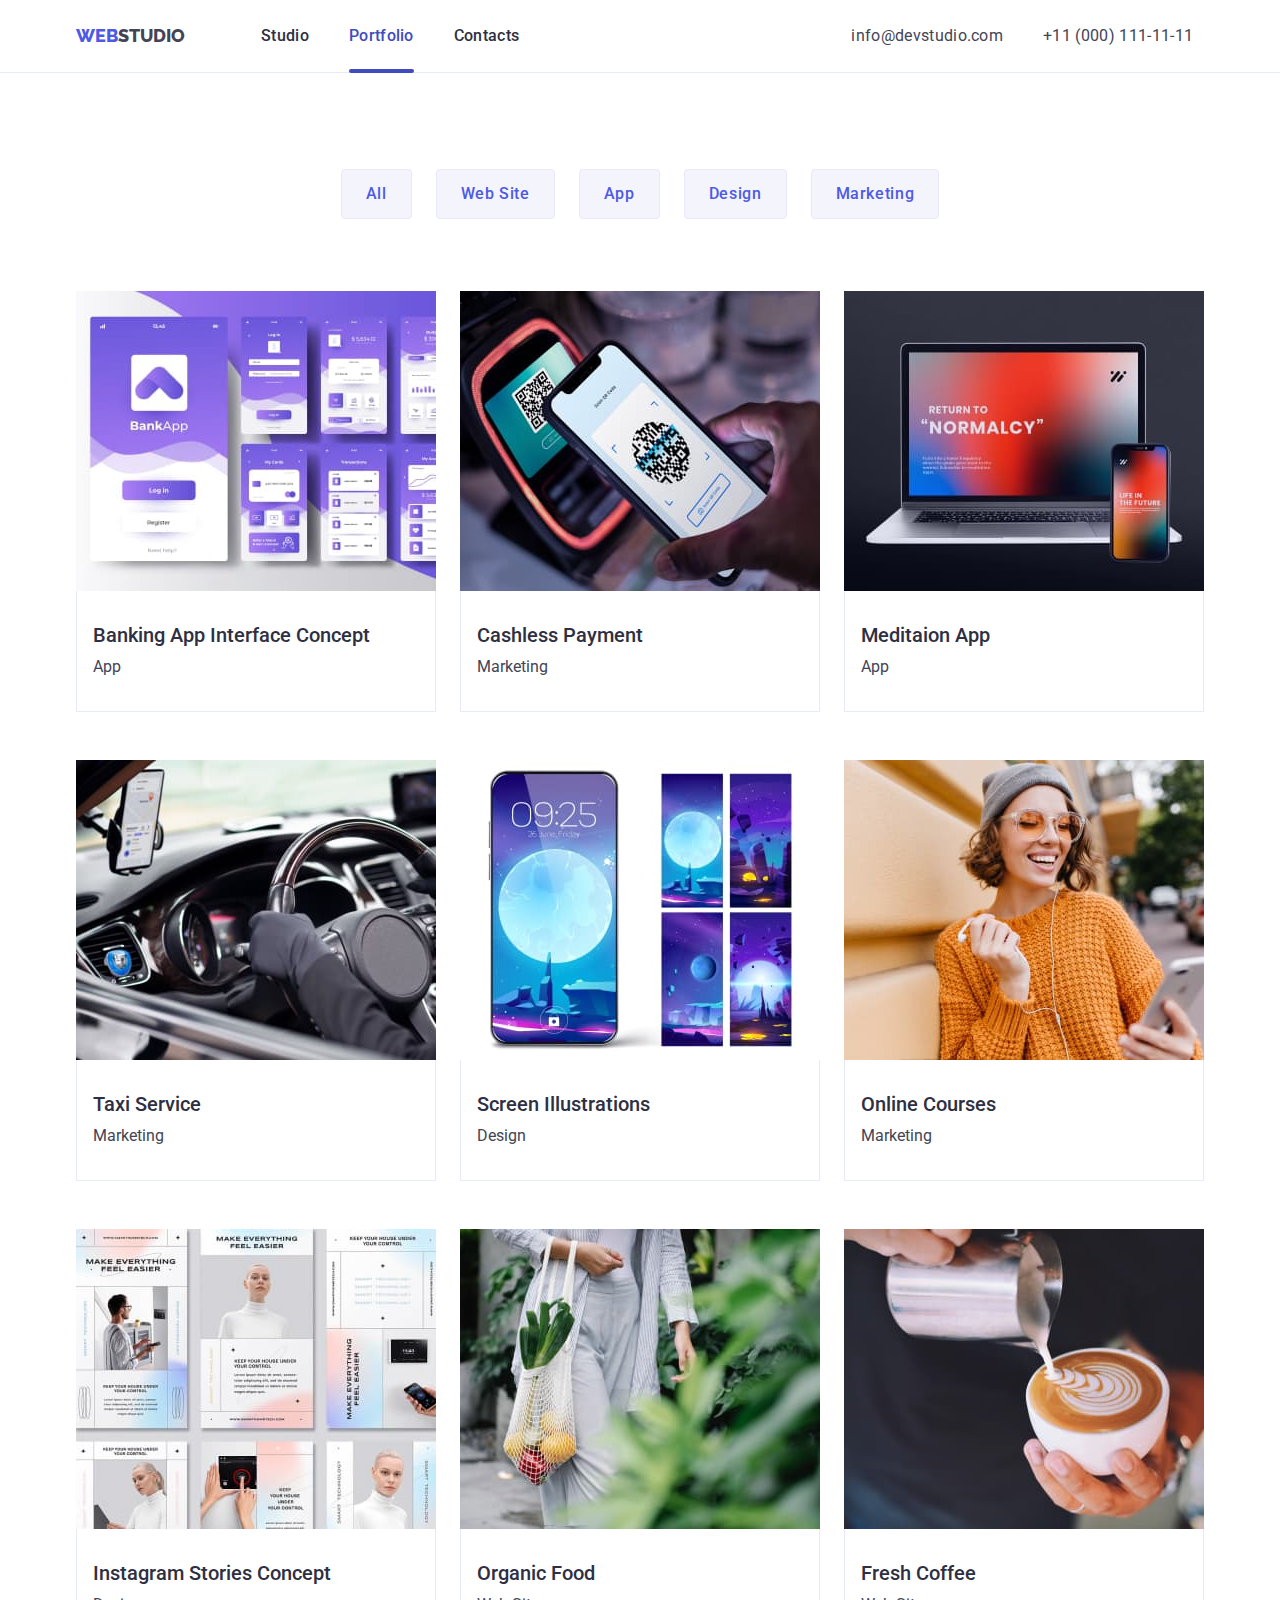
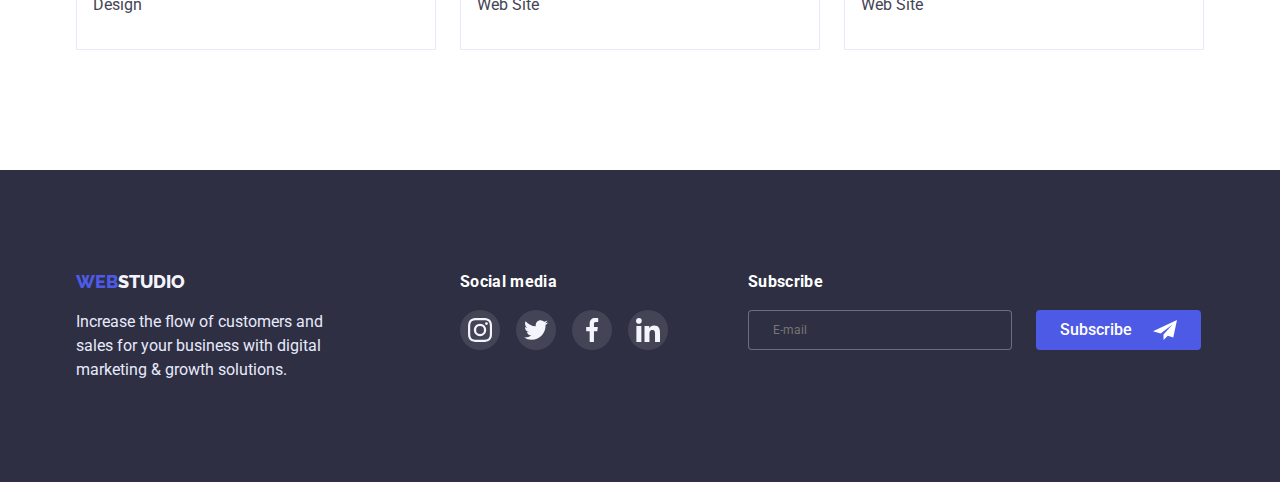
==== portfolio.html @ d6a59139 "Initial commit" ====
<!DOCTYPE html>
<html lang="en">

<head>
    <meta charset="UTF-8">
    <meta http-equiv="X-UA-Compatible" content="IE=edge">
    <meta name="viewport" content="width=device-width, initial-scale=1.0">
    <title>Portfolio</title>
    <link rel="stylesheet"
        href="https://cdnjs.cloudflare.com/ajax/libs/modern-normalize/1.0.0/modern-normalize.min.css" />
    <link
        href="https://fonts.googleapis.com/css2?family=Raleway:wght@800&family=Roboto:wght@400;500;700;900&display=swap"
        rel="stylesheet">
    <link rel="stylesheet" href="css/style.css">
</head>

<body>
    <header class="section header-section">
        <div class="container">
            <div class="header-block">
                <nav class="navigation">
                    <a class="logo" href="./index.html">Web<span class="logo-item">Studio</span> </a>
                    <ul class="header-list">
                        <li class="header-item">
                            <a class="menu-item " href="./index.html">Studio</a>
                        </li>
                        <li class="header-item">
                            <a class="menu-item current" href="">Portfolio</a>
                        </li>
                        <li class="header-item">
                            <a class="menu-item" href="">Contacts</a>
                        </li>
                    </ul>
                </nav>
                <address class="address">
                    <ul class="address-list">
                        <li class="address-items">
                            <a class="address-item" href="mailto:info@devstudio.com">info@devstudio.com</a>
                        </li>
                        <li class="address-items">
                            <a class="address-item" href="tel:+110001111111">+11 (000) 111-11-11</a>
                        </li>
                    </ul>
                </address>
            </div>
        </div>
    </header>
    <main>
        <section class="section buttons-section">
            <div class="container">
                <h1 hidden>Buttons</h1>
                <ul class="buttons-block">
                    <li class="buttons-items">
                        <button class="button-item" type="button"> All</button>
                    </li>
                    <li class="buttons-items">
                        <button class="button-item" type="button"> Web Site</button>
                    </li>
                    <li class="buttons-items">
                        <button class="button-item" type="button">App</button>
                    </li>
                    <li class="buttons-items">
                        <button class="button-item" type="button"> Design</button>
                    </li>
                    <li class="buttons-items">
                        <button class="button-item" type="button"> Marketing </button>
                    </li>
                </ul>
                <h2 hidden>Gallery</h2>
                <ul class="gallery-block">
                    <li class="gallery-items"> <a class="list-item " href="">
                            <div class="overlay">
                                <img class="image" src="./images/portfolio-1.jpg" alt="app-interface" width="360"
                                    height="300">
                                <p class="overlay-content"> 14 Stylish and User-Friendly App Design Concepts · Task
                                    Manager
                                    App · Calorie Tracker App · Exotic Fruit Ecommerce App ·
                                    Cloud Storage App</p>
                            </div>
                            <div class="gallery-items-block">
                                <h3 class="title">Banking App Interface Concept</h3>
                                <p class="text">App</p>
                            </div>
                        </a>
                    </li>
                    <li class="gallery-items"> <a class="list-item" href="">
                            <div class="overlay">
                                <img class="image" src="./images/portfolio-2.jpg" alt="cashless-payment" width="360"
                                    height="300">
                                <p class="overlay-content"> 14 Stylish and User-Friendly App Design Concepts · Task
                                    Manager
                                    App · Calorie Tracker App · Exotic Fruit Ecommerce App ·
                                    Cloud Storage App</p>
                            </div>
                            <div class="gallery-items-block">
                                <h3 class="title">Cashless Payment</h3>
                                <p class="text">Marketing</p>
                            </div>
                        </a>
                    </li>
                    <li class="gallery-items"> <a class="list-item" href="">
                            <div class="overlay">
                                <img class="image" src="./images/portfolio-3.jpg" alt="meditaion-app" width="360"
                                    height="300">
                                <p class="overlay-content"> 14 Stylish and User-Friendly App Design Concepts · Task
                                    Manager
                                    App · Calorie Tracker App · Exotic Fruit Ecommerce App ·
                                    Cloud Storage App</p>
                            </div>
                            <div class="gallery-items-block">
                                <h3 class="title">Meditaion App</h3>
                                <p class="text">App</p>
                            </div>
                        </a>
                    </li>
                    <li class="gallery-items"> <a class="list-item" href="">
                            <div class="overlay">
                                <img class="image" src="./images/portfolio-4.jpg" alt="taxi-service" width="360"
                                    height="300">
                                <p class="overlay-content"> 14 Stylish and User-Friendly App Design Concepts · Task
                                    Manager
                                    App · Calorie Tracker App · Exotic Fruit Ecommerce App ·
                                    Cloud Storage App</p>
                            </div>
                            <div class="gallery-items-block">
                                <h3 class="title">Taxi Service</h3>
                                <p class="text">Marketing</p>
                            </div>
                        </a>
                    </li>
                    <li class="gallery-items"> <a class="list-item" href="">
                            <div class="overlay">
                                <img class="image" src="./images/portfolio-5.jpg" alt="screen-illustrations" width="360"
                                    height="300">
                                <p class="overlay-content"> 14 Stylish and User-Friendly App Design Concepts · Task
                                    Manager
                                    App · Calorie Tracker App · Exotic Fruit Ecommerce App ·
                                    Cloud Storage App</p>
                            </div>
                            <div class="gallery-items-block">
                                <h3 class="title">Screen Illustrations</h3>
                                <p class="text">Design</p>
                            </div>
                        </a>
                    </li>
                    <li class="gallery-items"> <a class="list-item" href="">
                            <div class="overlay">
                                <img class="image" src="./images/portfolio-6.jpg" alt="online-courses" width="360"
                                    height="300">
                                <p class="overlay-content"> 14 Stylish and User-Friendly App Design Concepts · Task
                                    Manager
                                    App · Calorie Tracker App · Exotic Fruit Ecommerce App ·
                                    Cloud Storage App</p>
                            </div>
                            <div class="gallery-items-block">
                                <h3 class="title">Online Courses</h3>
                                <p class="text">Marketing</p>
                            </div>
                        </a>
                    </li>
                    <li class="gallery-items"> <a class="list-item" href="">
                            <div class="overlay">
                                <img class="image" src="./images/portfolio-7.jpg" alt="instagram-stories-concept"
                                    width="360" height="300">
                                <p class="overlay-content"> 14 Stylish and User-Friendly App Design Concepts · Task
                                    Manager
                                    App · Calorie Tracker App · Exotic Fruit Ecommerce App ·
                                    Cloud Storage App</p>
                            </div>
                            <div class="gallery-items-block">
                                <h3 class="title">Instagram Stories Concept</h3>
                                <p class="text" gallery-text>Design</p>
                            </div>
                        </a>
                    </li>
                    <li class="gallery-items"> <a class="list-item" href="">
                            <div class="overlay">
                                <img class="image" src="./images/portfolio-8.jpg" alt="organic-food" width="360"
                                    height="300">
                                <p class="overlay-content"> 14 Stylish and User-Friendly App Design Concepts · Task
                                    Manager
                                    App · Calorie Tracker App · Exotic Fruit Ecommerce App ·
                                    Cloud Storage App</p>
                            </div>
                            <div class="gallery-items-block">
                                <h3 class="title">Organic Food</h3>
                                <p class="text">Web Site</p>
                            </div>
                        </a>
                    </li>
                    <li class="gallery-items"> <a class="list-item" href="">
                            <div class="overlay">
                                <img class="image" src="./images/portfolio-9.jpg" alt="fresh-coffee" width="360"
                                    height="300">
                                <p class="overlay-content"> 14 Stylish and User-Friendly App Design Concepts · Task
                                    Manager
                                    App · Calorie Tracker App · Exotic Fruit Ecommerce App ·
                                    Cloud Storage App</p>
                            </div>
                            <div class="gallery-items-block">
                                <h3 class="title">Fresh Coffee</h3>
                                <p class="text">Web Site</p>
                            </div>
                        </a>
                    </li>
                </ul>
            </div>
        </section>
    </main>
    <footer class="section footer-section">
        <div class="container footer-list">
            <div class="footer-block">
                <a class="logo" href="./index.html">Web<span class="logo-footer">Studio</span> </a>
                <p class="footer-text">
                    Increase the flow of customers and sales for your business with
                    digital marketing & growth solutions.
                </p>
            </div>
            <div class="footer-link">
                <h3 class="social-title">Social media</h3>
                <ul class="work-block">
                    <li>
                        <a class="icons-footer icon-first" href="">
                            <svg class="footer-items">
                                <use href="./images/icons.svg#icon-instagram"> </use>
                            </svg>
                        </a>
                    </li>
                    <li>
                        <a class="icons-footer" href="">
                            <svg class="footer-items">
                                <use href="./images/icons.svg#icon-twitter"> </use>
                            </svg>
                        </a>
                    </li>
                    <li>
                        <a class="icons-footer" href="">
                            <svg class="footer-items">
                                <use href="./images/icons.svg#icon-facebook"> </use>
                            </svg>
                        </a>
                    </li>
                    <li>
                        <a class="icons-footer" href="">
                            <svg class="footer-items">
                                <use href="./images/icons.svg#icon-linkedin"> </use>
                            </svg>
                        </a>
                    </li>
                </ul>
            </div>
            <div class="footer-form-block">
                <h3 class="social-title">Subscribe</h3>
                <form action="" class="footer-form">
                    <label for="e-mail">
                        <input class="input-email-footer" type="e-mail" id="e-mail" placeholder="E-mail" name="mail">
                    </label>
                    <button class="btn-submit" type="submit">Subscribe
                        <svg class="btn-form-svg">
                            <use href="./images/icons.svg#icon-frame-telegram"></use>
                        </svg>
                    </button>
                </form>
            </div>
        </div>
    </footer>

</body>

</html>
---- css/style.css ----
:root {
	--color-white: #ffffff;
	--color-blue: #404bbf;
	--color-background-grey: #2e2f42;
	--color-main-text: #434455;
	--color-button: #4d5ae5;
	--color-button-portfolio: #f4f4fd;
	--color-border: #e7e9fc;
}
h1,
h2,
h3,
h4,
h5,
h6,
p,
ul,
li {
	margin: 0;
	padding: 0;
	list-style-type: none;
}

body {
	font-family: Roboto, sans-serif;
	color: var(--color-main-text);
	background-color: var(--color-white);
}
.section {
	padding-top: 120px;
	padding-bottom: 120px;
}
.container {
	width: 1158px;
	margin: 0 auto;
	padding-left: 15px;
	padding-right: 15px;
}
.header-section {
	padding: 0px;
	border-bottom: 1px solid var(--color-border);
}
.header-block {
	display: flex;
	align-items: center;
	background-color: var(--color-white);
}
.navigation {
	display: flex;

	align-items: center;
}
.header-list {
	display: flex;
}
.header-item:first-child {
	margin-left: 76px;
}

.header-item:not(:last-child) {
	margin-right: 40px;
}
.address-list {
	display: flex;
}

.address-items:not(:last-child) {
	margin-right: 40px;
	margin-left: 332px;
}
.logo {
	padding-top: 24px;
	padding-bottom: 24px;
	font-family: "Raleway";
	font-weight: 800;
	font-size: 18px;
	line-height: 1.33;
	text-transform: uppercase;
	color: var(--color-button);
	text-decoration: none;
}
.logo-item {
	color: var(--color-main-text);
}
.menu-item {
	padding-top: 24px;
	padding-bottom: 24px;

	font-weight: 500;
	font-size: 16px;
	line-height: 1.5;
	letter-spacing: 0.02em;
	color: var(--color-background-grey);
	text-decoration: none;
}
.menu-item:hover,
.menu-item:focus {
	color: var(--color-blue);
	transition: color 250ms cubic-bezier(0.4, 0, 0.2, 1);
}
/*---NAVIGATION EFFECT-----*/

.header-item {
	position: relative;
	padding: 24px 0;
}

.menu-item.current {
	color: var(--color-blue);
}
.current::after {
	content: "";
	position: absolute;
	left: 0;
	bottom: 0;
	margin-bottom: -1px;

	width: 100%;
	height: 4px;

	border-radius: 2px;
	background-color: var(--color-blue);
}

.address-item {
	padding-top: 24px;
	padding-bottom: 24px;
	font-size: 16px;
	line-height: 1.5;
	letter-spacing: 0.02em;
	color: var(--color-main-text);
	text-decoration: none;
	font-style: normal;
}
.address-item:hover,
.address-item:focus {
	color: var(--color-blue);
	transition: color 250ms cubic-bezier(0.4, 0, 0.2, 1);
}
.first-section {
	background-image: linear-gradient(to right, rgba(46, 47, 66, 0.7), rgba(46, 47, 66, 0.7)),
		url(../images/people-office.jpg);
	max-width: 1440px;
	margin: 0 auto;
	padding-top: 188px;
	padding-bottom: 188px;
}
.main-title {
	max-width: 494px;
	margin: 0 auto;

	font-size: 56px;
	line-height: 1.07;
	color: var(--color-white);
	margin-bottom: 48px;
}
.main-button {
	display: block;
	margin: 0 auto;
	padding: 16px 32px;

	border-radius: 4px;
	border: none;
	background-color: var(--color-button);
	box-shadow: 0px 4px 4px rgba(0, 0, 0, 0.15);
	font-weight: 500;
	font-size: 16px;
	line-height: 1.5;
	color: var(--color-white);
	cursor: pointer;
	text-align: center;
	font-family: Roboto, sans-serif;
}
.main-button:hover,
.main-button:focus {
	background-color: var(--color-blue);
	transition: background-color 250ms cubic-bezier(0.4, 0, 0.2, 1);
}
.second-section {
	padding-top: 120px;
	padding-bottom: 120px;
}
.advantages-list {
	display: flex;
}
.advantages-items::before {
	content: "";
	display: block;
	height: 112px;
	background-color: var(--color-button-portfolio);

	background-repeat: no-repeat;
	background-position: center;
	margin-bottom: 8px;
}

.advantages-items:first-child::before {
	margin-left: 0px;
	background-image: url(../images/antenna.svg);
}
.advantages-items:nth-child(2)::before {
	background-image: url(../images/clock.svg);
}
.advantages-items:nth-child(3)::before {
	background-image: url(../images/diagram.svg);
}
.advantages-items:last-child::before {
	background-image: url(../images/astronaut.svg);
}
.advantages-items:not(:last-child) {
	margin-right: 24px;
}
.title {
	font-weight: 500;
	font-size: 20px;
	line-height: 1.2;
	color: var(--color-background-grey);
	text-align: left;
}
.text {
	margin-top: 8px;
	font-size: 16px;
	line-height: 1.5;
	text-align: left;
	text-decoration: none;
	font-style: normal;
	color: var(--color-main-text);
}
.work-section {
	padding-top: 0px;
}
.work-list {
	display: flex;
}
.work-item:not(:last-child) {
	margin-right: 24px;
}
.work-item:first-child {
	margin-left: 0px;
}
.work-team-title {
	margin-bottom: 72px;
	font-size: 36px;
	line-height: 1.11;
	text-align: center;
	text-transform: capitalize;
	color: var(--color-background-grey);
}
.work-team {
	background-color: var(--color-button-portfolio);
}
.work-block {
	display: flex;
	margin: 0 auto;
}

.work-team-item {
	box-shadow: 0px 1px 6px rgba(46, 47, 66, 0.08), 0px 1px 1px rgba(46, 47, 66, 0.16), 0px 2px 1px rgba(46, 47, 66, 0.08);
}

.work-team-item:not(:last-child) {
	margin-right: 24px;
}
.work-team-item:first-child {
	margin-left: 0px;
}
.image {
	display: block;
}
.team-name {
	padding-top: 32px;
	text-align: center;
	background-color: var(--color-white);
	font-weight: 500;
	font-size: 20px;
	line-height: 24px;
}
.team-text {
	padding-top: 8px;
	padding-bottom: 8px;
	text-align: center;
	background-color: var(--color-white);
	font-weight: 400;
	font-size: 16px;
	line-height: 24px;
}
/*INSTAGRAM*/
.icon-block {
	display: flex;
	padding-bottom: 32px;
	background-color: var(--color-white);
}
.icons {
	display: block;
	width: 40px;
	height: 40px;
	border: none;
	border-radius: 50%;
	background-color: var(--color-button);
}
.icons:hover,
.icons:focus {
	background-color: var(--color-blue);
	transition: background-color 250ms cubic-bezier(0.4, 0, 0.2, 1);
}
.icon-list:first-child {
	margin-left: 16px;
}
.icon-list:not(:first-child) {
	margin-left: 24px;
}
.icon-items {
	width: 16px;
	height: 16px;
	margin: 12px;
}

/*customers*/
.customers {
	padding-top: 130px;
}
.customers-list {
	gap: 24px;
}
.customers-items {
	padding: 16px 32px;
	display: block;
	width: 168px;
	height: 88px;
	border: 1px solid #8e8f99;
	border-radius: 4px;
}
.customers-items:hover,
.customers-items:focus {
	border: 1px solid var(--color-blue);
	transition: border 250ms cubic-bezier(0.4, 0, 0.2, 1);
}
.customers-items:hover .custom-item,
.customers-items:focus .custom-item {
	fill: var(--color-blue);
	transition: fill 250ms cubic-bezier(0.4, 0, 0.2, 1);
}

.custom-item {
	width: 104px;
	height: 56px;
	fill: #8e8f99;
}

/*footer*/
.footer-section {
	background: var(--color-background-grey);
	padding-top: 100px;
	padding-bottom: 100px;
}
.footer-link {
	margin-left: 120px;
}
.icons-footer {
	margin-left: 16px;
	display: block;
	width: 40px;
	height: 40px;
	border: none;
	border-radius: 50%;
	background: rgba(255, 255, 255, 0.1);
}
.icons-footer:hover,
.icons-footer:focus {
	background-color: #31d0aa;
	transition: background-color 250ms cubic-bezier(0.4, 0, 0.2, 1);
}
.icon-first {
	margin-left: 0px;
}

.footer-list {
	display: flex;
}
.social-title {
	margin-bottom: 16px;

	font-style: normal;
	font-size: 16px;
	line-height: 24px;
	letter-spacing: 0.02em;
	color: var(--color-white);
}
.footer-items {
	width: 24px;
	height: 24px;
	margin: 8px;
}
.logo-footer {
	color: var(--color-button-portfolio);
}
.footer-text {
	width: 264px;
	padding-top: 16px;
	font-size: 16px;
	line-height: 1.5;
	color: var(--color-border);
}
.footer-form-block {
	margin-left: 80px;
}
.footer-form {
	display: flex;
}
.input-email-footer {
	width: 264px;
	height: 40px;
	background-color: var(--color-background-grey);
	border: 1px solid rgba(255, 255, 255, 0.3);
	border-radius: 4px;

	padding: 8px 24px;

	font-weight: 400;
	font-size: 12px;
	line-height: 24px;
	color: rgba(255, 255, 255, 0.6);
	display: block;
}
.btn-submit {
	width: 165px;
	height: 40px;
	background: var(--color-button);
	border: none;
	border-radius: 4px;
	margin-left: 24px;
	display: flex;
	align-items: center;
	padding-left: 24px;
	position: relative;
	cursor: pointer;

	color: var(--color-white);
	font-weight: 500;
	font-size: 16px;
	line-height: 24px;
}
.btn-form-svg {
	position: absolute;
	top: 8px;
	right: 24px;
	width: 24px;
	height: 24px;
	margin-left: 16px;
	fill: var(--color-white);
}
/*Portfolio*/

.buttons-section {
	padding-top: 96px;
	background-color: var(--color-white);
}
.buttons-block {
	display: flex;
	margin-top: 0px;
	margin-bottom: 72px;

	justify-content: center;
	list-style-type: none;
}
.buttons-items:not(:last-child) {
	margin-right: 24px;
}
/*Gallery*/

.gallery-block {
	display: flex;
	column-gap: 24px;
	row-gap: 48px;
	flex-wrap: wrap;
	list-style-type: none;
}
.gallery-items:hover {
	box-shadow: 0px 1px 6px rgba(46, 47, 66, 0.08), 0px 1px 1px rgba(46, 47, 66, 0.16), 0px 2px 1px rgba(46, 47, 66, 0.08);
	transition: box-shadow 250ms cubic-bezier(0.4, 0, 0.2, 1);
}
.gallery-items-block {
	padding-left: 16px;
	padding-top: 32px;
	padding-bottom: 32px;
	border-left: 1px solid var(--color-border);
	border-bottom: 1px solid var(--color-border);
	border-right: 1px solid var(--color-border);
}
.button-item {
	padding: 12px 24px;
	background: var(--color-button-portfolio);
	border: 1px solid var(--color-border);
	border-radius: 4px;
	font-weight: 500;
	font-size: 16px;
	line-height: 24px;
	text-align: center;
	letter-spacing: 0.04em;
	color: var(--color-button);
	cursor: pointer;
	font-family: Roboto, sans-serif;
}
.button-item:hover,
.button-item:focus {
	background-color: var(--color-blue);
	color: var(--color-white);
	box-shadow: 0px 3px 1px rgba(0, 0, 0, 0.1), 0px 2px 1px rgba(0, 0, 0, 0.08), 0px 2px 2px rgba(0, 0, 0, 0.12);
	border-color: var(--color-blue);
	transition: background-color 250ms cubic-bezier(0.4, 0, 0.2, 1), color 250ms cubic-bezier(0.4, 0, 0.2, 1),
		box-shadow 250ms cubic-bezier(0.4, 0, 0.2, 1), border-color 250ms cubic-bezier(0.4, 0, 0.2, 1);
}
.list-item {
	text-decoration: none;
}
/*----overley---*/
.overlay {
	position: relative;
	overflow: hidden;
}
.overlay-content {
	position: absolute;
	top: 0;
	left: 0;
	width: 100%;
	height: 100%;
	padding: 40px 32px;
	font-weight: 400;
	font-size: 16px;
	line-height: calc(24 / 16);
	background-color: var(--color-button);
	color: var(--color-button-portfolio);
	transform: translateY(100%);
	transition: transform 250ms cubic-bezier(0.4, 0, 0.2, 1);
}
.list-item:hover .overlay-content {
	transform: translate(0);
}

/*----modal---*/
.backdrop {
	position: fixed;
	top: 0;
	left: 0;
	width: 100%;
	height: 100%;
	background-color: rgba(46, 47, 66, 0.4);
	opacity: 1;
	transition: opacity 250ms cubic-bezier(0.4, 0, 0.2, 1);
}
.modal {
	position: absolute;
	left: 50%;
	top: 50%;
	width: 438px;
	height: 584px;
	background-color: #fcfcfc;

	box-shadow: 0px 1px 1px rgba(0, 0, 0, 0.14), 0px 1px 3px rgba(0, 0, 0, 0.12), 0px 2px 1px rgba(0, 0, 0, 0.2);
	border-radius: 4px;

	padding: 15px;

	transform: translate(-50%, -50%) scale(1);
	transition: transform 250ms cubic-bezier(0.4, 0, 0.2, 1);
}

.backdrop.is-hidden .modal {
	transform: translate(-50%, -50%) scale(0.5);
}
.backdrop.is-hidden {
	opacity: 0;
	pointer-events: none;
}

/*---button-MODAL----*/
.btn-modal {
	position: absolute;
	top: 24px;
	right: 24px;

	height: 24px;
	width: 24px;

	border-radius: 50%;
	background: var(--color-border);
	border: 1px solid rgba(0, 0, 0, 0.1);
}
.btn-icon {
	position: absolute;
	top: 0;
	left: 0;

	width: 24px;
	height: 24px;
	border-radius: 50%;
	fill: black;
}
.btn-modal:hover .btn-icon,
.btn-modal:focus .btn-icon {
	fill: var(--color-white);
	background-color: var(--color-blue);
	transition: fill 250ms cubic-bezier(0.4, 0, 0.2, 1), background-color 250ms cubic-bezier(0.4, 0, 0.2, 1);
}
/*--FORM--*/
.form-title {
	margin-bottom: 16px;

	font-size: 16px;
	font-weight: 500;
	line-height: 24px;
	letter-spacing: 0.02em;
	color: var(--color-background-grey);

	padding-top: 48px;
	text-align: center;
}
.form {
	padding-left: 24px;
	padding-right: 24px;
	display: flex;
	flex-direction: column;
}
.input-title {
	font-weight: 400;
	font-size: 12px;
	line-height: 16px;
	color: #8e8f99;
}
.input-field {
	height: 40px;
	width: 100%;
	border: 1px solid rgba(33, 33, 33, 0.2);
	border-radius: 4px;
	margin-top: 4px;
	margin-bottom: 8px;
	padding-left: 40px;
}
.input-field:focus {
	border-color: var(--color-button);
	outline: 0;
	transition: border-color 250ms cubic-bezier(0.4, 0, 0.2, 1);
}
.input-field:focus + .input-item {
	fill: var(--color-button);
	transition: fill 250ms cubic-bezier(0.4, 0, 0.2, 1);
}

.text-area {
	height: 120px;
	font-weight: 400;
	font-size: 12px;
	line-height: 16px;
	color: rgba(117, 117, 117, 0.5);
	border: 1px solid rgba(33, 33, 33, 0.2);
	border-radius: 4px;
	resize: none;
	padding-top: 8px;
	padding-left: 16px;
	margin-top: 4px;
	margin-bottom: 16px;
}
.text-area:focus {
	border-color: var(--color-button);
	outline: 0;
	transition: border-color 250ms cubic-bezier(0.4, 0, 0.2, 1);
}
.check-block {
	position: relative;
}
.check-label {
	display: flex;
	align-items: center;
}
.input-check {
	display: none;
}

.custom-checkbox {
	position: absolute;
	width: 16px;
	height: 16px;

	border: 1.25px solid var(--color-background-grey);
	border-radius: 2px;
}
.input-check-svg {
	position: absolute;
	top: 50%;
	left: 0;
	transform: translateY(-50%);
	fill: #0d0d0e;
	opacity: 0;
}
.input-check:checked + .custom-checkbox .input-check-svg {
	background-color: var(--color-button);
	opacity: 1;

	fill: var(--color-white);
	transition: fill 250ms cubic-bezier(0.4, 0, 0.2, 1), opacity 250ms cubic-bezier(0.4, 0, 0.2, 1),
		background-color 250ms cubic-bezier(0.4, 0, 0.2, 1);
}

.check-title {
	margin-left: 24px;
	font-weight: 400;
	font-size: 12px;

	line-height: 16px;
	letter-spacing: 0.04em;
	color: #757575;
}

.input-link {
	font-weight: 400;
	font-size: 12px;

	line-height: 16px;
	color: var(--color-button);
}
.btn-send {
	width: 169px;
	height: 56px;
	text-align: center;
	margin: 0 auto;
	background: var(--color-button);
	box-shadow: 0px 4px 4px rgba(0, 0, 0, 0.15);
	border-radius: 4px;
	border: none;
	text-align: center;
	letter-spacing: 0.04em;

	margin-top: 24px;
	color: var(--color-white);
	cursor: pointer;
}
.btn-send:hover,
.btn-send:focus {
	background-color: var(--color-blue);
	transition: background-color 250ms cubic-bezier(0.4, 0, 0.2, 1);
}
.btn-submit:hover,
.btn-submit:focus {
	background-color: var(--color-blue);
	transition: background-color 250ms cubic-bezier(0.4, 0, 0.2, 1);
}
.input-group {
	position: relative;
}
.input-item {
	position: absolute;
	top: 50%;
	left: 16px;
	transform: translateY(-50%);
}
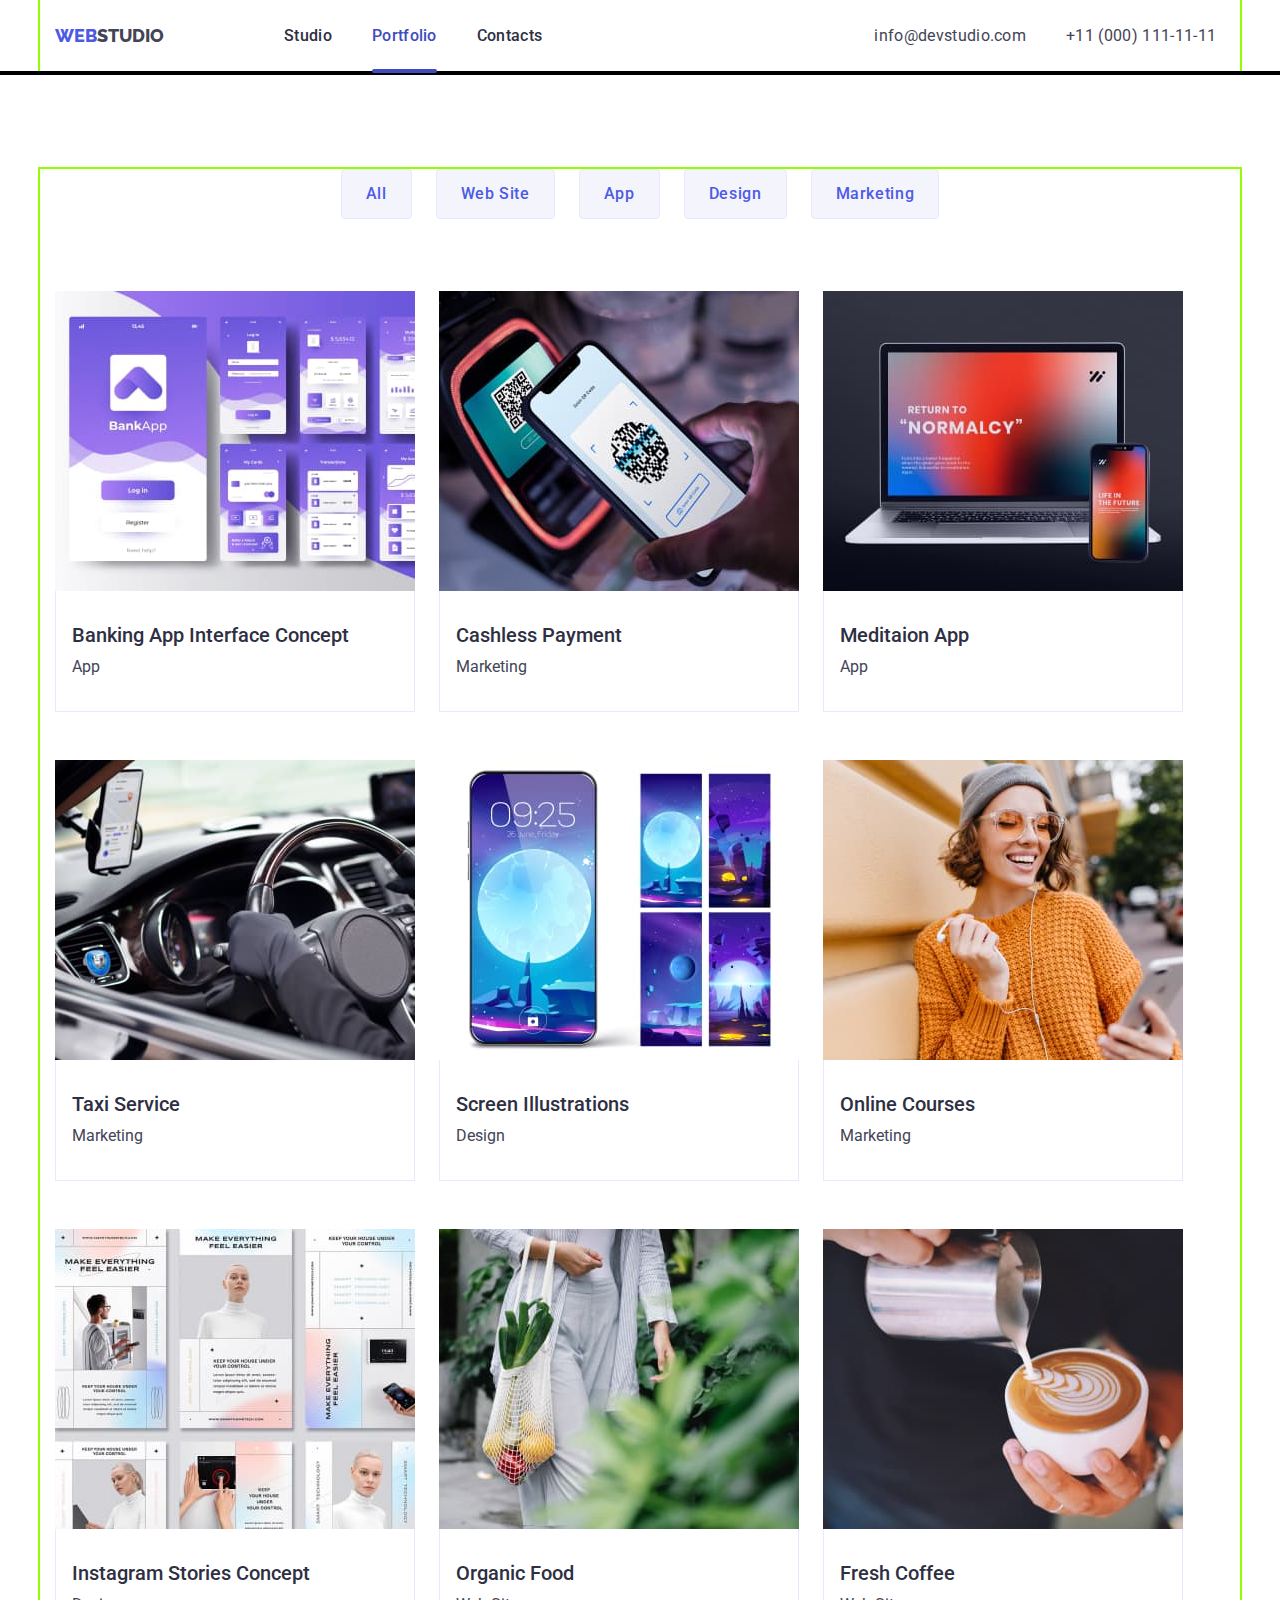
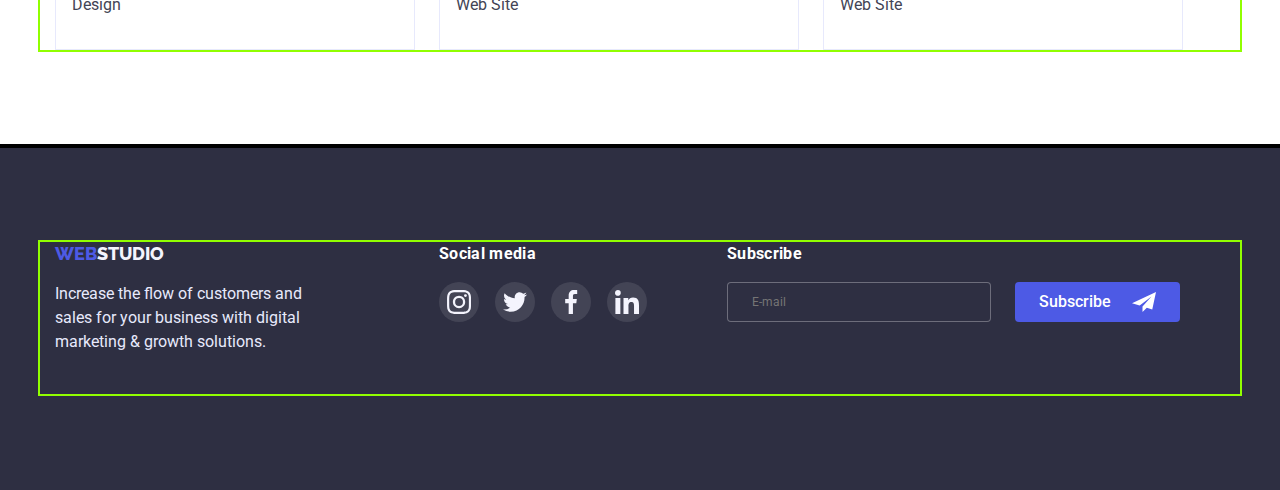
==== commit 54a3b40e: "index.html" ====
--- a/portfolio.html
+++ b/portfolio.html
@@ -18,33 +18,91 @@
     <header class="section header-section">
         <div class="container">
             <div class="header-block">
-                <nav class="navigation">
-                    <a class="logo" href="./index.html">Web<span class="logo-item">Studio</span> </a>
-                    <ul class="header-list">
-                        <li class="header-item">
-                            <a class="menu-item " href="./index.html">Studio</a>
+                <a class="logo" href="./index.html">Web<span class="logo-item">Studio</span> </a>
+
+                <button class="btn-hamburger-open js-open-menu">
+                    <svg class="btn-hamburger-icon" width="28" height="18">
+                        <use href="./images/icons.svg#icon-menu-hamburger"></use>
+                    </svg>
+                </button>
+
+
+                <div class="mobile-navigation is-open js-menu-container">
+                    <button type="button" class="btn-modal btn-hamburger-close js-close-menu">
+                        <svg class="btn-icon">
+                            <use href="./images/icons.svg#icon-close"></use>
+                        </svg>
+                    </button>
+
+
+
+
+
+
+
+                    <nav class="navigation">
+                        <ul class="header-list">
+                            <li class="header-item">
+                                <a class="menu-item " href="./index.html">Studio</a>
+                            </li>
+                            <li class="header-item">
+                                <a class="menu-item current" href="">Portfolio</a>
+                            </li>
+                            <li class="header-item">
+                                <a class="menu-item" href="">Contacts</a>
+                            </li>
+                        </ul>
+                    </nav>
+
+                    <address class="address">
+                        <ul class="address-list">
+                            <li class="address-items ">
+                                <a class="address-item address-item-email"
+                                    href="mailto:info@devstudio.com">info@devstudio.com</a>
+                            </li>
+                            <li class="address-items">
+                                <a class="address-item address-item-phone" href="tel:+110001111111">+11 (000)
+                                    111-11-11</a>
+                            </li>
+                        </ul>
+                    </address>
+                    <ul class="icon-block-mobile">
+                        <li>
+                            <a class="icons-footer icon-first icons-mobile" href="">
+                                <svg class="footer-items">
+                                    <use href="./images/icons.svg#icon-instagram"> </use>
+                                </svg>
+                            </a>
                         </li>
-                        <li class="header-item">
-                            <a class="menu-item current" href="">Portfolio</a>
+                        <li>
+                            <a class="icons-footer icons-mobile" href="">
+                                <svg class="footer-items">
+                                    <use href="./images/icons.svg#icon-twitter"> </use>
+                                </svg>
+                            </a>
                         </li>
-                        <li class="header-item">
-                            <a class="menu-item" href="">Contacts</a>
+                        <li>
+                            <a class="icons-footer icons-mobile" href="">
+                                <svg class="footer-items">
+                                    <use href="./images/icons.svg#icon-facebook"> </use>
+                                </svg>
+                            </a>
+                        </li>
+                        <li>
+                            <a class="icons-footer icons-mobile" href="">
+                                <svg class="footer-items">
+                                    <use href="./images/icons.svg#icon-linkedin"> </use>
+                                </svg>
+                            </a>
                         </li>
                     </ul>
-                </nav>
-                <address class="address">
-                    <ul class="address-list">
-                        <li class="address-items">
-                            <a class="address-item" href="mailto:info@devstudio.com">info@devstudio.com</a>
-                        </li>
-                        <li class="address-items">
-                            <a class="address-item" href="tel:+110001111111">+11 (000) 111-11-11</a>
-                        </li>
-                    </ul>
-                </address>
+
+
+                </div>
             </div>
         </div>
     </header>
+
     <main>
         <section class="section buttons-section">
             <div class="container">
@@ -218,7 +276,7 @@
             </div>
             <div class="footer-link">
                 <h3 class="social-title">Social media</h3>
-                <ul class="work-block">
+                <ul class="icon-block-footer">
                     <li>
                         <a class="icons-footer icon-first" href="">
                             <svg class="footer-items">
--- a/css/style.css
+++ b/css/style.css
@@ -27,47 +27,17 @@
 	background-color: var(--color-white);
 }
 .section {
-	padding-top: 120px;
-	padding-bottom: 120px;
+	padding-top: 96px;
+	padding-bottom: 96px;
+	outline: 2px solid black;
 }
 .container {
-	width: 1158px;
+	width: 100%;
 	margin: 0 auto;
 	padding-left: 15px;
 	padding-right: 15px;
 }
-.header-section {
-	padding: 0px;
-	border-bottom: 1px solid var(--color-border);
-}
-.header-block {
-	display: flex;
-	align-items: center;
-	background-color: var(--color-white);
-}
-.navigation {
-	display: flex;
-
-	align-items: center;
-}
-.header-list {
-	display: flex;
-}
-.header-item:first-child {
-	margin-left: 76px;
-}
-
-.header-item:not(:last-child) {
-	margin-right: 40px;
-}
-.address-list {
-	display: flex;
-}
-
-.address-items:not(:last-child) {
-	margin-right: 40px;
-	margin-left: 332px;
-}
+
 .logo {
 	padding-top: 24px;
 	padding-bottom: 24px;
@@ -82,6 +52,13 @@
 .logo-item {
 	color: var(--color-main-text);
 }
+/*--HEADER---*/
+
+.header-section {
+	padding: 0px;
+	border-bottom: 1px solid var(--color-border);
+}
+
 .menu-item {
 	padding-top: 24px;
 	padding-bottom: 24px;
@@ -98,57 +75,305 @@
 	color: var(--color-blue);
 	transition: color 250ms cubic-bezier(0.4, 0, 0.2, 1);
 }
+.btn-hamburger-open {
+	position: absolute;
+	top: 24px;
+	right: 16px;
+	background-color: transparent;
+	border: none;
+}
+
+.btn-modal.btn-hamburger-close {
+	position: absolute;
+	top: 40px;
+	right: 40px;
+}
+@media screen and (max-width: 767px) {
+	.header-block {
+		display: flex;
+
+		background-color: var(--color-white);
+	}
+	.btn-hamburger-close {
+		position: absolute;
+		top: 40px;
+		right: 40px;
+	}
+
+	.header-list {
+		display: flex;
+		flex-direction: column;
+		gap: 40px;
+	}
+	.icon-block-mobile {
+		display: flex;
+		justify-content: space-between;
+	}
+
+	.menu-item {
+		font-weight: 700;
+		font-size: 36px;
+		line-height: 40px;
+
+		color: #2e2f42;
+	}
+	.menu-item:hover,
+	.menu-item:focus {
+		color: var(--color-blue);
+		transition: color 250ms cubic-bezier(0.4, 0, 0.2, 1);
+	}
+	.address-item-email {
+		font-style: normal;
+		font-weight: 500;
+		font-size: 20px;
+		line-height: 24px;
+		color: #434455;
+		margin-bottom: 40px;
+		text-decoration: none;
+	}
+	.address-item-phone {
+		font-style: normal;
+
+		font-weight: 600;
+		font-size: 36px;
+		line-height: 40px;
+		color: #434455;
+		text-decoration: none;
+	}
+	.address-items {
+		margin-bottom: 40px;
+	}
+	.address-items:nth-child(2) {
+		margin-top: 296px;
+	}
+	.icon-block-footer {
+		display: flex;
+	}
+	.icons-footer.icons-mobile {
+		background-color: var(--color-blue);
+	}
+	.address-list {
+		display: flex;
+		flex-direction: column-reverse;
+	}
+	.mobile-navigation {
+		padding-top: 80px;
+		padding-left: 60px;
+		padding-right: 50px;
+		position: fixed;
+		top: 0;
+		left: 0;
+		width: 100vw;
+		height: 100vh;
+		background-color: #fff;
+		z-index: 999;
+
+		transform: translateX(100%);
+		transition: transform 250ms ease-in-out;
+	}
+
+	.mobile-navigation.is-open {
+		transform: translateX(0);
+	}
+}
+
+@media screen and (min-width: 768px) {
+	.btn-hamburger-open {
+		display: none;
+	}
+	.btn-hamburger-close {
+		display: none;
+	}
+	.icon-block-mobile {
+		display: none;
+	}
+
+	.header-block {
+		display: flex;
+		align-items: center;
+	}
+	.mobile-navigation {
+		display: flex;
+		align-items: center;
+	}
+	.navigation {
+		display: flex;
+
+		align-items: center;
+	}
+	.header-list {
+		display: flex;
+	}
+	.header-item:first-child {
+		margin-left: 76px;
+	}
+
+	.header-item:not(:last-child) {
+		margin-right: 40px;
+	}
+	.header-item:first-child {
+		margin-left: 120px;
+	}
+	.address-list {
+		display: flex;
+		flex-direction: column;
+	}
+	.address-list {
+		margin-left: 108px;
+	}
+	.header-item {
+		position: relative;
+		padding: 24px 0;
+	}
+
+	.menu-item.current {
+		color: var(--color-blue);
+	}
+	.current::after {
+		content: "";
+		position: absolute;
+		left: 0;
+		bottom: 0;
+		margin-bottom: -1px;
+
+		width: 100%;
+		height: 4px;
+
+		border-radius: 2px;
+		background-color: var(--color-blue);
+	}
+	.address-item {
+		padding-top: 24px;
+		padding-bottom: 24px;
+		font-size: 16px;
+		line-height: 1.5;
+		letter-spacing: 0.02em;
+		color: var(--color-main-text);
+		text-decoration: none;
+		font-style: normal;
+	}
+	.address-item:hover,
+	.address-item:focus {
+		color: var(--color-blue);
+		transition: color 250ms cubic-bezier(0.4, 0, 0.2, 1);
+	}
+}
+@media screen and (min-width: 1200px) {
+	.address-list {
+		display: flex;
+		flex-direction: row;
+	}
+	.address-items:not(:last-child) {
+		margin-right: 40px;
+		margin-left: 332px;
+	}
+	.address-list {
+		margin-left: 0px;
+	}
+}
 /*---NAVIGATION EFFECT-----*/
 
-.header-item {
-	position: relative;
-	padding: 24px 0;
-}
-
-.menu-item.current {
-	color: var(--color-blue);
-}
-.current::after {
-	content: "";
-	position: absolute;
-	left: 0;
-	bottom: 0;
-	margin-bottom: -1px;
-
-	width: 100%;
-	height: 4px;
-
-	border-radius: 2px;
-	background-color: var(--color-blue);
-}
-
-.address-item {
-	padding-top: 24px;
-	padding-bottom: 24px;
-	font-size: 16px;
-	line-height: 1.5;
-	letter-spacing: 0.02em;
-	color: var(--color-main-text);
-	text-decoration: none;
-	font-style: normal;
-}
-.address-item:hover,
-.address-item:focus {
-	color: var(--color-blue);
-	transition: color 250ms cubic-bezier(0.4, 0, 0.2, 1);
-}
+/*---HERO SECTION---*/
+
+/*--------------------*/
+@media screen and (max-width: 479px) {
+	.first-section {
+		background-image: linear-gradient(to right, rgba(46, 47, 66, 0.7), rgba(46, 47, 66, 0.7)),
+			url(../images/dark-bg-mobile-1x.jpg);
+		padding-top: 112px;
+		padding-bottom: 112px;
+	}
+	@media (min-device-pixel-ratio: 2),
+		(-webkit-min-device-pixel-ratio: 2),
+		(min-resolution: 192dpi),
+		(min-resolution: 2dppx) {
+		.first-section {
+			background-image: linear-gradient(to right, rgba(46, 47, 66, 0.7), rgba(46, 47, 66, 0.7)),
+				url(../images/dark-bg-mobile-2x.jpg);
+		}
+	}
+}
+@media screen and (min-width: 480px) {
+	.first-section {
+		background-image: linear-gradient(to right, rgba(46, 47, 66, 0.7), rgba(46, 47, 66, 0.7)),
+			url(../images/dark-bg-mobile-1x.jpg);
+		padding-top: 112px;
+		padding-bottom: 112px;
+	}
+	@media (min-device-pixel-ratio: 2),
+		(-webkit-min-device-pixel-ratio: 2),
+		(min-resolution: 192dpi),
+		(min-resolution: 2dppx) {
+		.first-section {
+			background-image: linear-gradient(to right, rgba(46, 47, 66, 0.7), rgba(46, 47, 66, 0.7)),
+				url(../images/dark-bg-mobile-2x.jpg);
+		}
+	}
+}
+
+.main-title {
+	margin-bottom: 72px;
+}
+
+@media screen and (min-width: 768px) {
+	.main-title {
+		margin-bottom: 40px;
+	}
+	.first-section {
+		background-image: linear-gradient(to right, rgba(46, 47, 66, 0.7), rgba(46, 47, 66, 0.7)),
+			url(../images/dark-bg-tablet-1x.jpg);
+		padding-bottom: 108px;
+	}
+	@media (min-device-pixel-ratio: 2),
+		(-webkit-min-device-pixel-ratio: 2),
+		(min-resolution: 192dpi),
+		(min-resolution: 2dppx) {
+		.first-section {
+			background-image: linear-gradient(to right, rgba(46, 47, 66, 0.7), rgba(46, 47, 66, 0.7)),
+				url(../images/dark-bg-tablet-2x.jpg);
+		}
+	}
+}
+
+@media screen and (min-width: 1200px) {
+	.first-section {
+		background-image: linear-gradient(to right, rgba(46, 47, 66, 0.7), rgba(46, 47, 66, 0.7)),
+			url(../images/dark-bg-desktop-1x.jpg);
+		padding-top: 188px;
+		padding-bottom: 188px;
+	}
+	@media (min-device-pixel-ratio: 2),
+		(-webkit-min-device-pixel-ratio: 2),
+		(min-resolution: 192dpi),
+		(min-resolution: 2dppx) {
+		.first-section {
+			background-image: linear-gradient(to right, rgba(46, 47, 66, 0.7), rgba(46, 47, 66, 0.7)),
+				url(../images/dark-bg-desktop-2x.jpg);
+		}
+	}
+}
+
 .first-section {
-	background-image: linear-gradient(to right, rgba(46, 47, 66, 0.7), rgba(46, 47, 66, 0.7)),
-		url(../images/people-office.jpg);
+	/*background-image: linear-gradient(to right, rgba(46, 47, 66, 0.7), rgba(46, 47, 66, 0.7)),
+		url(../images/people-office.jpg);*/
+	background-repeat: no-repeat;
+	background-size: cover;
 	max-width: 1440px;
 	margin: 0 auto;
-	padding-top: 188px;
-	padding-bottom: 188px;
-}
+	/*padding-top: 188px;
+	padding-bottom: 188px;*/
+}
+/*
+.first-section {
+	margin: 0 auto;
+	padding-top: 112px;
+	padding-bottom: 112px;
+	text-align: center;
+}*/
 .main-title {
 	max-width: 494px;
 	margin: 0 auto;
-
+	text-align: center;
 	font-size: 56px;
 	line-height: 1.07;
 	color: var(--color-white);
@@ -176,67 +401,354 @@
 	background-color: var(--color-blue);
 	transition: background-color 250ms cubic-bezier(0.4, 0, 0.2, 1);
 }
-.second-section {
-	padding-top: 120px;
-	padding-bottom: 120px;
-}
-.advantages-list {
+
+/*-----MODAL-----*/
+.backdrop {
+	position: fixed;
+	top: 0;
+	left: 0;
+	width: 100%;
+	height: 100%;
+	background-color: rgba(46, 47, 66, 0.4);
+	opacity: 1;
+	transition: opacity 250ms cubic-bezier(0.4, 0, 0.2, 1);
+}
+.modal {
+	position: absolute;
+	left: 50%;
+	top: 50%;
+	width: 438px;
+	height: 584px;
+	background-color: #fcfcfc;
+
+	box-shadow: 0px 1px 1px rgba(0, 0, 0, 0.14), 0px 1px 3px rgba(0, 0, 0, 0.12), 0px 2px 1px rgba(0, 0, 0, 0.2);
+	border-radius: 4px;
+
+	padding: 15px;
+
+	transform: translate(-50%, -50%) scale(1);
+	transition: transform 250ms cubic-bezier(0.4, 0, 0.2, 1);
+}
+
+.backdrop.is-hidden .modal {
+	transform: translate(-50%, -50%) scale(0.5);
+}
+.backdrop.is-hidden {
+	opacity: 0;
+	pointer-events: none;
+}
+
+/*---button-MODAL----*/
+
+@media screen and (min-width: 480px) {
+	.modal {
+		width: 422px;
+	}
+	.form {
+		padding-left: 16px;
+		padding-right: 16px;
+	}
+}
+
+@media screen and (min-width: 768px) {
+	.modal {
+		width: 438px;
+	}
+}
+@media screen and (min-width: 1200px) {
+	.form {
+		padding-left: 24px;
+		padding-right: 24px;
+	}
+}
+
+.btn-modal {
+	position: absolute;
+	top: 24px;
+	right: 24px;
+
+	height: 24px;
+	width: 24px;
+
+	border-radius: 50%;
+	background: var(--color-border);
+	border: 1px solid rgba(0, 0, 0, 0.1);
+}
+.btn-icon {
+	position: absolute;
+	top: 0;
+	left: 0;
+
+	width: 24px;
+	height: 24px;
+	border-radius: 50%;
+	fill: black;
+}
+.btn-modal:hover .btn-icon,
+.btn-modal:focus .btn-icon {
+	fill: var(--color-white);
+	background-color: var(--color-blue);
+	transition: fill 250ms cubic-bezier(0.4, 0, 0.2, 1), background-color 250ms cubic-bezier(0.4, 0, 0.2, 1);
+}
+/*--FORM--*/
+.form {
 	display: flex;
-}
-.advantages-items::before {
-	content: "";
-	display: block;
-	height: 112px;
-	background-color: var(--color-button-portfolio);
-
-	background-repeat: no-repeat;
-	background-position: center;
+	flex-direction: column;
+}
+.form-title {
+	margin-bottom: 16px;
+
+	font-size: 16px;
+	font-weight: 500;
+	line-height: 24px;
+	letter-spacing: 0.02em;
+	color: var(--color-background-grey);
+
+	padding-top: 48px;
+	text-align: center;
+}
+
+.input-title {
+	font-weight: 400;
+	font-size: 12px;
+	line-height: 16px;
+	color: #8e8f99;
+}
+.input-field {
+	height: 40px;
+	width: 100%;
+	border: 1px solid rgba(33, 33, 33, 0.2);
+	border-radius: 4px;
+	margin-top: 4px;
 	margin-bottom: 8px;
-}
-
-.advantages-items:first-child::before {
-	margin-left: 0px;
-	background-image: url(../images/antenna.svg);
-}
-.advantages-items:nth-child(2)::before {
-	background-image: url(../images/clock.svg);
-}
-.advantages-items:nth-child(3)::before {
-	background-image: url(../images/diagram.svg);
-}
-.advantages-items:last-child::before {
-	background-image: url(../images/astronaut.svg);
-}
-.advantages-items:not(:last-child) {
-	margin-right: 24px;
-}
+	padding-left: 40px;
+}
+.input-field:focus {
+	border-color: var(--color-button);
+	outline: 0;
+	transition: border-color 250ms cubic-bezier(0.4, 0, 0.2, 1);
+}
+.input-field:focus + .input-item {
+	fill: var(--color-button);
+	transition: fill 250ms cubic-bezier(0.4, 0, 0.2, 1);
+}
+
+.text-area {
+	height: 120px;
+	font-weight: 400;
+	font-size: 12px;
+	line-height: 16px;
+	color: rgba(117, 117, 117, 0.5);
+	border: 1px solid rgba(33, 33, 33, 0.2);
+	border-radius: 4px;
+	resize: none;
+	padding-top: 8px;
+	padding-left: 16px;
+	margin-top: 4px;
+	margin-bottom: 16px;
+}
+.text-area:focus {
+	border-color: var(--color-button);
+	outline: 0;
+	transition: border-color 250ms cubic-bezier(0.4, 0, 0.2, 1);
+}
+.check-block {
+	position: relative;
+}
+.check-label {
+	display: flex;
+	align-items: center;
+}
+.input-check {
+	display: none;
+}
+
+.custom-checkbox {
+	position: absolute;
+	width: 16px;
+	height: 16px;
+
+	border: 1.25px solid var(--color-background-grey);
+	border-radius: 2px;
+}
+.input-check-svg {
+	position: absolute;
+	top: 50%;
+	left: 0;
+	transform: translateY(-50%);
+	fill: #0d0d0e;
+	opacity: 0;
+}
+.input-check:checked + .custom-checkbox .input-check-svg {
+	background-color: var(--color-button);
+	opacity: 1;
+
+	fill: var(--color-white);
+	transition: fill 250ms cubic-bezier(0.4, 0, 0.2, 1), opacity 250ms cubic-bezier(0.4, 0, 0.2, 1),
+		background-color 250ms cubic-bezier(0.4, 0, 0.2, 1);
+}
+
+.check-title {
+	margin-left: 24px;
+	font-weight: 400;
+	font-size: 12px;
+
+	line-height: 16px;
+	letter-spacing: 0.04em;
+	color: #757575;
+}
+
+.input-link {
+	font-weight: 400;
+	font-size: 12px;
+
+	line-height: 16px;
+	color: var(--color-button);
+}
+.btn-send {
+	width: 169px;
+	height: 56px;
+	text-align: center;
+	margin: 0 auto;
+	background: var(--color-button);
+	box-shadow: 0px 4px 4px rgba(0, 0, 0, 0.15);
+	border-radius: 4px;
+	border: none;
+	text-align: center;
+	letter-spacing: 0.04em;
+
+	margin-top: 24px;
+	color: var(--color-white);
+	cursor: pointer;
+}
+.btn-send:hover,
+.btn-send:focus {
+	background-color: var(--color-blue);
+	transition: background-color 250ms cubic-bezier(0.4, 0, 0.2, 1);
+}
+.btn-submit:hover,
+.btn-submit:focus {
+	background-color: var(--color-blue);
+	transition: background-color 250ms cubic-bezier(0.4, 0, 0.2, 1);
+}
+.input-group {
+	position: relative;
+}
+.input-item {
+	position: absolute;
+	top: 50%;
+	left: 16px;
+	transform: translateY(-50%);
+}
+
+/* ADVANTAGES*/
+
 .title {
-	font-weight: 500;
-	font-size: 20px;
-	line-height: 1.2;
+	text-align: center;
+	font-weight: 700;
+	font-size: 36px;
+	line-height: 40px;
+	line-height: 1.1;
 	color: var(--color-background-grey);
-	text-align: left;
 }
 .text {
 	margin-top: 8px;
+	font-weight: 500;
 	font-size: 16px;
 	line-height: 1.5;
-	text-align: left;
 	text-decoration: none;
 	font-style: normal;
 	color: var(--color-main-text);
 }
+.advantages-items:not(:last-child) {
+	margin-bottom: 72px;
+}
+@media screen and (min-width: 480px) {
+	.container {
+		max-width: 480px;
+		outline: 2px solid red;
+	}
+}
+@media screen and (min-width: 768px) {
+	.container {
+		max-width: 768px;
+		outline: 2px solid rgb(119, 0, 255);
+	}
+	.advantages-list {
+		display: flex;
+		flex-wrap: wrap;
+		column-gap: 24px;
+		row-gap: 72px;
+	}
+	.advantages-items {
+		width: 356px;
+	}
+	.title {
+		text-align: left;
+	}
+	.advantages-items:not(:last-child) {
+		margin: 0px;
+	}
+}
+
+@media screen and (min-width: 1200px) {
+	.container {
+		max-width: 1200px;
+		outline: 2px solid rgb(145, 255, 0);
+	}
+
+	.advantages-list {
+		display: flex;
+		gap: 24px;
+		flex-wrap: nowrap;
+	}
+	.title {
+		font-weight: 500;
+		font-size: 20px;
+		line-height: 24px;
+	}
+	.text {
+		font-weight: 400;
+		font-size: 16px;
+		line-height: 24px;
+	}
+	.advantages-items::before {
+		content: "";
+		display: block;
+		height: 112px;
+		background-color: var(--color-button-portfolio);
+
+		background-repeat: no-repeat;
+		background-position: center;
+		margin-bottom: 8px;
+	}
+
+	.advantages-items {
+		width: 264px;
+	}
+	.advantages-items:first-child::before {
+		margin-left: 0px;
+		background-image: url(../images/antenna.svg);
+	}
+	.advantages-items:nth-child(2)::before {
+		background-image: url(../images/clock.svg);
+	}
+	.advantages-items:nth-child(3)::before {
+		background-image: url(../images/diagram.svg);
+	}
+	.advantages-items:last-child::before {
+		background-image: url(../images/astronaut.svg);
+	}
+}
+
+/*WHAT ARE WE WORKIN*/
+@media screen and (max-width: 1200px) {
+	.work-section {
+		display: none;
+	}
+}
 .work-section {
 	padding-top: 0px;
-}
-.work-list {
-	display: flex;
-}
-.work-item:not(:last-child) {
-	margin-right: 24px;
-}
-.work-item:first-child {
-	margin-left: 0px;
 }
 .work-team-title {
 	margin-bottom: 72px;
@@ -246,29 +758,38 @@
 	text-transform: capitalize;
 	color: var(--color-background-grey);
 }
+.work-list {
+	display: flex;
+}
+.work-item:not(:last-child) {
+	margin-right: 24px;
+}
+.work-item:first-child {
+	margin-left: 0px;
+}
+/*---OUR TEAM---*/
+.image {
+	display: block;
+	margin: 0 auto;
+}
+
 .work-team {
 	background-color: var(--color-button-portfolio);
 }
-.work-block {
-	display: flex;
+.work-team-item {
+	display: block;
 	margin: 0 auto;
-}
-
+	width: 264px;
+	box-shadow: 0px 1px 6px rgba(46, 47, 66, 0.08), 0px 1px 1px rgba(46, 47, 66, 0.16), 0px 2px 1px rgba(46, 47, 66, 0.08);
+}
 .work-team-item {
-	box-shadow: 0px 1px 6px rgba(46, 47, 66, 0.08), 0px 1px 1px rgba(46, 47, 66, 0.16), 0px 2px 1px rgba(46, 47, 66, 0.08);
-}
-
-.work-team-item:not(:last-child) {
-	margin-right: 24px;
-}
-.work-team-item:first-child {
-	margin-left: 0px;
-}
-.image {
+	margin-bottom: 72px;
+}
+.team-name {
 	display: block;
-}
-.team-name {
 	padding-top: 32px;
+	width: 264px;
+	margin: 0 auto;
 	text-align: center;
 	background-color: var(--color-white);
 	font-weight: 500;
@@ -276,6 +797,9 @@
 	line-height: 24px;
 }
 .team-text {
+	display: block;
+	width: 264px;
+	margin: 0 auto;
 	padding-top: 8px;
 	padding-bottom: 8px;
 	text-align: center;
@@ -284,10 +808,43 @@
 	font-size: 16px;
 	line-height: 24px;
 }
-/*INSTAGRAM*/
+@media screen and (min-width: 480px) {
+	.container {
+		max-width: 480px;
+	}
+}
+@media screen and (min-width: 768px) {
+	.container {
+		max-width: 768px;
+	}
+	.work-block {
+		/*padding-left: 108px;
+		padding-right: 108px;*/
+		display: flex;
+		flex-wrap: wrap;
+		column-gap: 24px;
+		row-gap: 64px;
+		justify-content: center;
+	}
+	.work-team-item {
+		margin: 0px;
+	}
+}
+@media screen and (min-width: 1200px) {
+	.container {
+		max-width: 1200px;
+	}
+	.work-block {
+		display: flex;
+		justify-content: flex-start;
+	}
+}
+/*---social icons ---*/
 .icon-block {
 	display: flex;
+	width: 264px;
 	padding-bottom: 32px;
+	margin: 0 auto;
 	background-color: var(--color-white);
 }
 .icons {
@@ -346,16 +903,161 @@
 	height: 56px;
 	fill: #8e8f99;
 }
+@media screen and (max-width: 479px) {
+	.customers-list {
+		display: flex;
+		flex-direction: column;
+		row-gap: 16px;
+		align-items: center;
+		justify-content: center;
+	}
+	.customers-items {
+		width: 200px;
+	}
+}
+@media screen and (min-width: 480px) {
+	.customers-items {
+		width: 190px;
+	}
+	.custom-item {
+		width: 110px;
+	}
+	.customers-list {
+		display: flex;
+		flex-wrap: wrap;
+
+		column-gap: 16px;
+		row-gap: 72px;
+		/*justify-content: center;*/
+	}
+}
+
+@media screen and (min-width: 1200px) {
+	.customers-items {
+		padding: 16px 32px;
+		display: block;
+		width: 168px;
+		height: 88px;
+	}
+	.customers-list {
+		column-gap: 24px;
+	}
+}
 
 /*footer*/
+
 .footer-section {
 	background: var(--color-background-grey);
 	padding-top: 100px;
 	padding-bottom: 100px;
 }
-.footer-link {
-	margin-left: 120px;
-}
+@media screen and (min-width: 320px) {
+	.footer-section {
+		text-align: center;
+		padding-top: 96px;
+		padding-bottom: 96px;
+	}
+	.logo-foot {
+		padding-top: 0px;
+		padding-bottom: 0px;
+	}
+	.footer-form {
+		display: flex;
+		flex-direction: column;
+	}
+
+	.footer-text {
+		display: block;
+		margin: 0 auto;
+		margin-bottom: 72px;
+		width: 264px;
+		text-align: left;
+		padding-top: 16px;
+		font-size: 16px;
+		line-height: 1.5;
+		color: var(--color-border);
+	}
+	.btn-submit {
+		display: block;
+		margin: 0 auto;
+	}
+	.social-title {
+		margin-bottom: 0px;
+	}
+
+	.icon-block-footer {
+		justify-content: center;
+		margin-bottom: 72px;
+	}
+	.input-email-footer {
+		width: 100%;
+		display: block;
+		margin-bottom: 16px;
+	}
+}
+@media screen and (min-width: 768px) {
+	.footer-section {
+		text-align: left;
+	}
+	.footer-text {
+		display: block;
+		margin: 0;
+	}
+	.icon-block-footer {
+		justify-content: start;
+	}
+	.input-email-footer {
+		width: 264px;
+		height: 40px;
+
+		background-color: var(--color-background-grey);
+		border: 1px solid rgba(255, 255, 255, 0.3);
+		border-radius: 4px;
+
+		padding: 8px 24px;
+
+		font-weight: 400;
+		font-size: 12px;
+		line-height: 24px;
+		color: rgba(255, 255, 255, 0.6);
+		display: block;
+	}
+	.footer-form {
+		display: flex;
+		flex-direction: row;
+	}
+	.btn-submit {
+		margin-left: 24px;
+	}
+	.footer-list {
+		display: flex;
+		flex-wrap: wrap;
+		column-gap: 24px;
+		row-gap: 72px;
+	}
+	.footer-text {
+		margin-bottom: 0px;
+	}
+}
+@media screen and (min-width: 1200px) {
+	.footer-section {
+		text-align: left;
+	}
+	.footer-link {
+		margin-left: 120px;
+	}
+
+	.footer-form-block {
+		margin-left: 80px;
+	}
+	.footer-list {
+		display: flex;
+		flex-wrap: nowrap;
+		column-gap: 0px;
+		row-gap: 0px;
+	}
+}
+
 .icons-footer {
 	margin-left: 16px;
 	display: block;
@@ -365,6 +1067,9 @@
 	border-radius: 50%;
 	background: rgba(255, 255, 255, 0.1);
 }
+.icon-block-footer {
+	display: flex;
+}
 .icons-footer:hover,
 .icons-footer:focus {
 	background-color: #31d0aa;
@@ -374,12 +1079,8 @@
 	margin-left: 0px;
 }
 
-.footer-list {
-	display: flex;
-}
 .social-title {
 	margin-bottom: 16px;
-
 	font-style: normal;
 	font-size: 16px;
 	line-height: 24px;
@@ -394,21 +1095,9 @@
 .logo-footer {
 	color: var(--color-button-portfolio);
 }
-.footer-text {
-	width: 264px;
-	padding-top: 16px;
-	font-size: 16px;
-	line-height: 1.5;
-	color: var(--color-border);
-}
-.footer-form-block {
-	margin-left: 80px;
-}
-.footer-form {
-	display: flex;
-}
+
 .input-email-footer {
-	width: 264px;
+	/*width: 100%;*/
 	height: 40px;
 	background-color: var(--color-background-grey);
 	border: 1px solid rgba(255, 255, 255, 0.3);
@@ -428,7 +1117,7 @@
 	background: var(--color-button);
 	border: none;
 	border-radius: 4px;
-	margin-left: 24px;
+
 	display: flex;
 	align-items: center;
 	padding-left: 24px;
@@ -449,7 +1138,10 @@
 	margin-left: 16px;
 	fill: var(--color-white);
 }
+
 /*Portfolio*/
+/*-----------------------------*/
+/*------adaptiv-----------*/
 
 .buttons-section {
 	padding-top: 96px;
@@ -536,220 +1228,3 @@
 .list-item:hover .overlay-content {
 	transform: translate(0);
 }
-
-/*----modal---*/
-.backdrop {
-	position: fixed;
-	top: 0;
-	left: 0;
-	width: 100%;
-	height: 100%;
-	background-color: rgba(46, 47, 66, 0.4);
-	opacity: 1;
-	transition: opacity 250ms cubic-bezier(0.4, 0, 0.2, 1);
-}
-.modal {
-	position: absolute;
-	left: 50%;
-	top: 50%;
-	width: 438px;
-	height: 584px;
-	background-color: #fcfcfc;
-
-	box-shadow: 0px 1px 1px rgba(0, 0, 0, 0.14), 0px 1px 3px rgba(0, 0, 0, 0.12), 0px 2px 1px rgba(0, 0, 0, 0.2);
-	border-radius: 4px;
-
-	padding: 15px;
-
-	transform: translate(-50%, -50%) scale(1);
-	transition: transform 250ms cubic-bezier(0.4, 0, 0.2, 1);
-}
-
-.backdrop.is-hidden .modal {
-	transform: translate(-50%, -50%) scale(0.5);
-}
-.backdrop.is-hidden {
-	opacity: 0;
-	pointer-events: none;
-}
-
-/*---button-MODAL----*/
-.btn-modal {
-	position: absolute;
-	top: 24px;
-	right: 24px;
-
-	height: 24px;
-	width: 24px;
-
-	border-radius: 50%;
-	background: var(--color-border);
-	border: 1px solid rgba(0, 0, 0, 0.1);
-}
-.btn-icon {
-	position: absolute;
-	top: 0;
-	left: 0;
-
-	width: 24px;
-	height: 24px;
-	border-radius: 50%;
-	fill: black;
-}
-.btn-modal:hover .btn-icon,
-.btn-modal:focus .btn-icon {
-	fill: var(--color-white);
-	background-color: var(--color-blue);
-	transition: fill 250ms cubic-bezier(0.4, 0, 0.2, 1), background-color 250ms cubic-bezier(0.4, 0, 0.2, 1);
-}
-/*--FORM--*/
-.form-title {
-	margin-bottom: 16px;
-
-	font-size: 16px;
-	font-weight: 500;
-	line-height: 24px;
-	letter-spacing: 0.02em;
-	color: var(--color-background-grey);
-
-	padding-top: 48px;
-	text-align: center;
-}
-.form {
-	padding-left: 24px;
-	padding-right: 24px;
-	display: flex;
-	flex-direction: column;
-}
-.input-title {
-	font-weight: 400;
-	font-size: 12px;
-	line-height: 16px;
-	color: #8e8f99;
-}
-.input-field {
-	height: 40px;
-	width: 100%;
-	border: 1px solid rgba(33, 33, 33, 0.2);
-	border-radius: 4px;
-	margin-top: 4px;
-	margin-bottom: 8px;
-	padding-left: 40px;
-}
-.input-field:focus {
-	border-color: var(--color-button);
-	outline: 0;
-	transition: border-color 250ms cubic-bezier(0.4, 0, 0.2, 1);
-}
-.input-field:focus + .input-item {
-	fill: var(--color-button);
-	transition: fill 250ms cubic-bezier(0.4, 0, 0.2, 1);
-}
-
-.text-area {
-	height: 120px;
-	font-weight: 400;
-	font-size: 12px;
-	line-height: 16px;
-	color: rgba(117, 117, 117, 0.5);
-	border: 1px solid rgba(33, 33, 33, 0.2);
-	border-radius: 4px;
-	resize: none;
-	padding-top: 8px;
-	padding-left: 16px;
-	margin-top: 4px;
-	margin-bottom: 16px;
-}
-.text-area:focus {
-	border-color: var(--color-button);
-	outline: 0;
-	transition: border-color 250ms cubic-bezier(0.4, 0, 0.2, 1);
-}
-.check-block {
-	position: relative;
-}
-.check-label {
-	display: flex;
-	align-items: center;
-}
-.input-check {
-	display: none;
-}
-
-.custom-checkbox {
-	position: absolute;
-	width: 16px;
-	height: 16px;
-
-	border: 1.25px solid var(--color-background-grey);
-	border-radius: 2px;
-}
-.input-check-svg {
-	position: absolute;
-	top: 50%;
-	left: 0;
-	transform: translateY(-50%);
-	fill: #0d0d0e;
-	opacity: 0;
-}
-.input-check:checked + .custom-checkbox .input-check-svg {
-	background-color: var(--color-button);
-	opacity: 1;
-
-	fill: var(--color-white);
-	transition: fill 250ms cubic-bezier(0.4, 0, 0.2, 1), opacity 250ms cubic-bezier(0.4, 0, 0.2, 1),
-		background-color 250ms cubic-bezier(0.4, 0, 0.2, 1);
-}
-
-.check-title {
-	margin-left: 24px;
-	font-weight: 400;
-	font-size: 12px;
-
-	line-height: 16px;
-	letter-spacing: 0.04em;
-	color: #757575;
-}
-
-.input-link {
-	font-weight: 400;
-	font-size: 12px;
-
-	line-height: 16px;
-	color: var(--color-button);
-}
-.btn-send {
-	width: 169px;
-	height: 56px;
-	text-align: center;
-	margin: 0 auto;
-	background: var(--color-button);
-	box-shadow: 0px 4px 4px rgba(0, 0, 0, 0.15);
-	border-radius: 4px;
-	border: none;
-	text-align: center;
-	letter-spacing: 0.04em;
-
-	margin-top: 24px;
-	color: var(--color-white);
-	cursor: pointer;
-}
-.btn-send:hover,
-.btn-send:focus {
-	background-color: var(--color-blue);
-	transition: background-color 250ms cubic-bezier(0.4, 0, 0.2, 1);
-}
-.btn-submit:hover,
-.btn-submit:focus {
-	background-color: var(--color-blue);
-	transition: background-color 250ms cubic-bezier(0.4, 0, 0.2, 1);
-}
-.input-group {
-	position: relative;
-}
-.input-item {
-	position: absolute;
-	top: 50%;
-	left: 16px;
-	transform: translateY(-50%);
-}
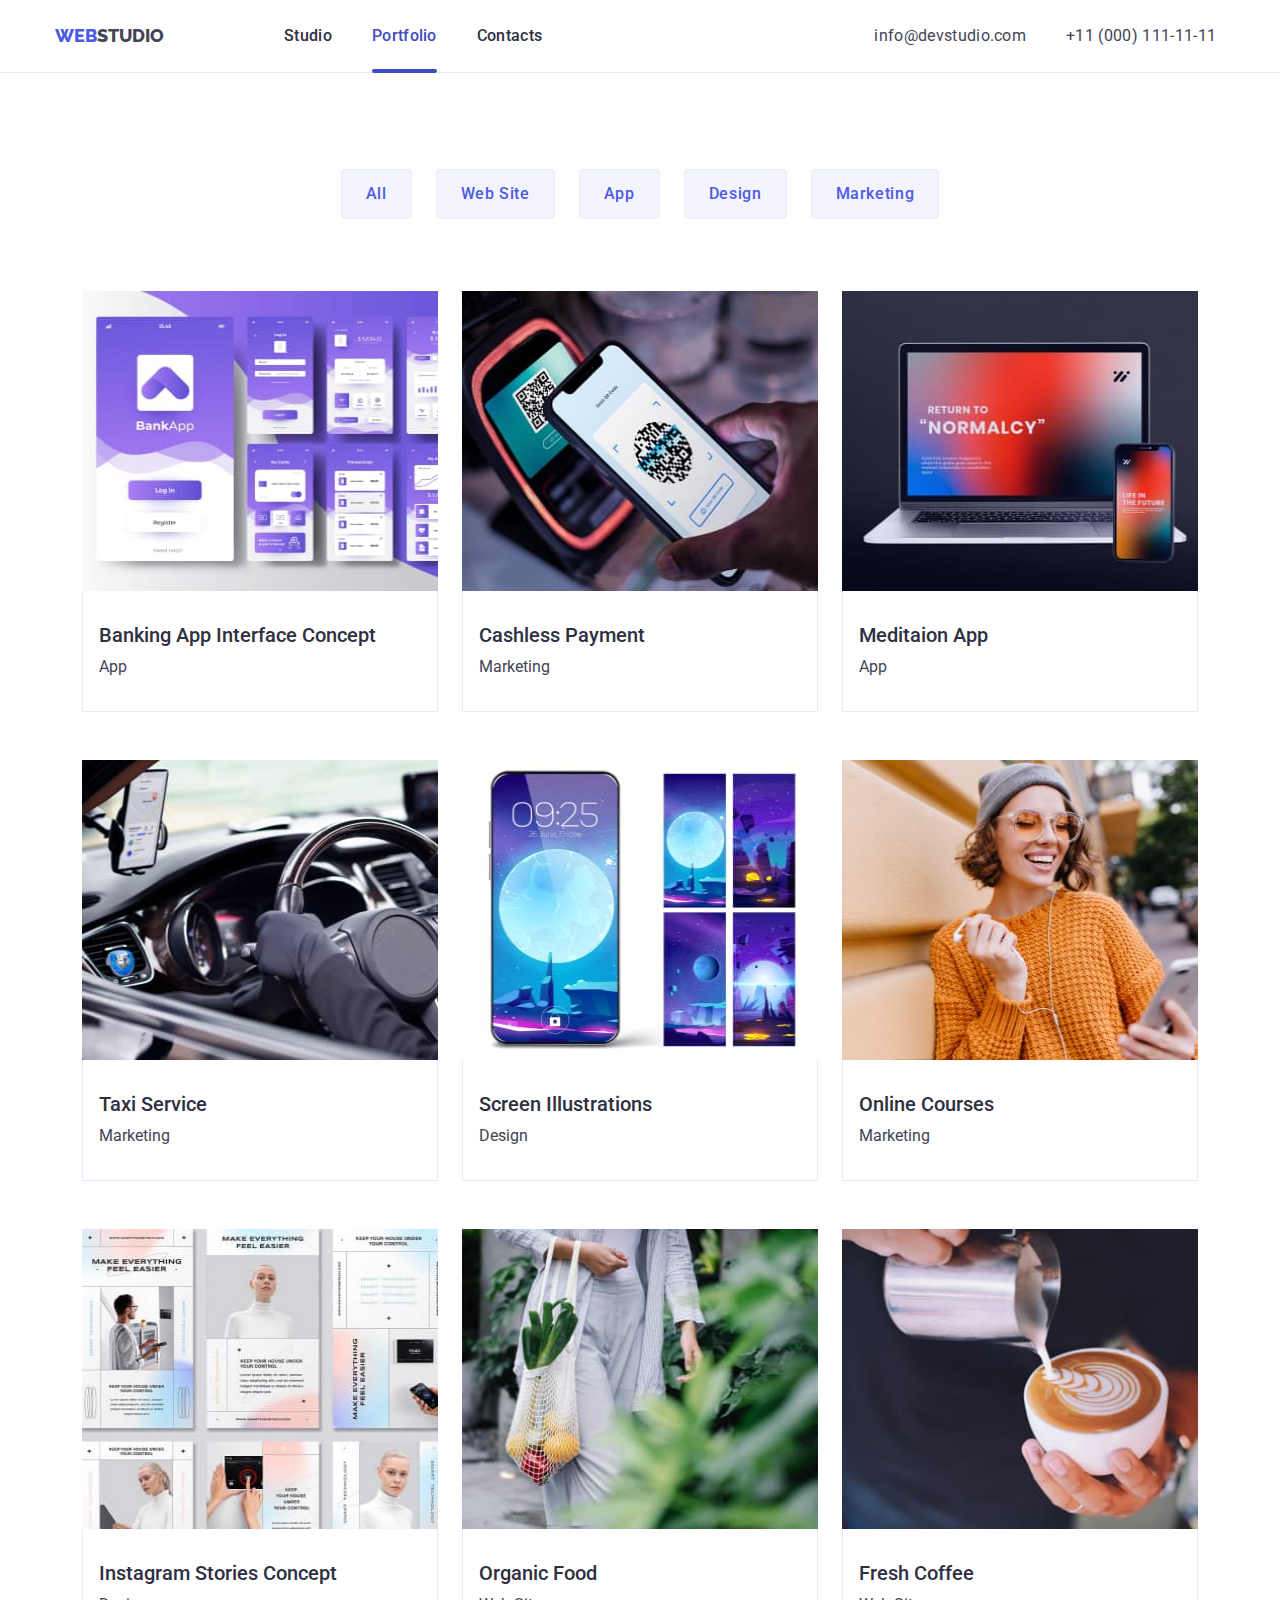
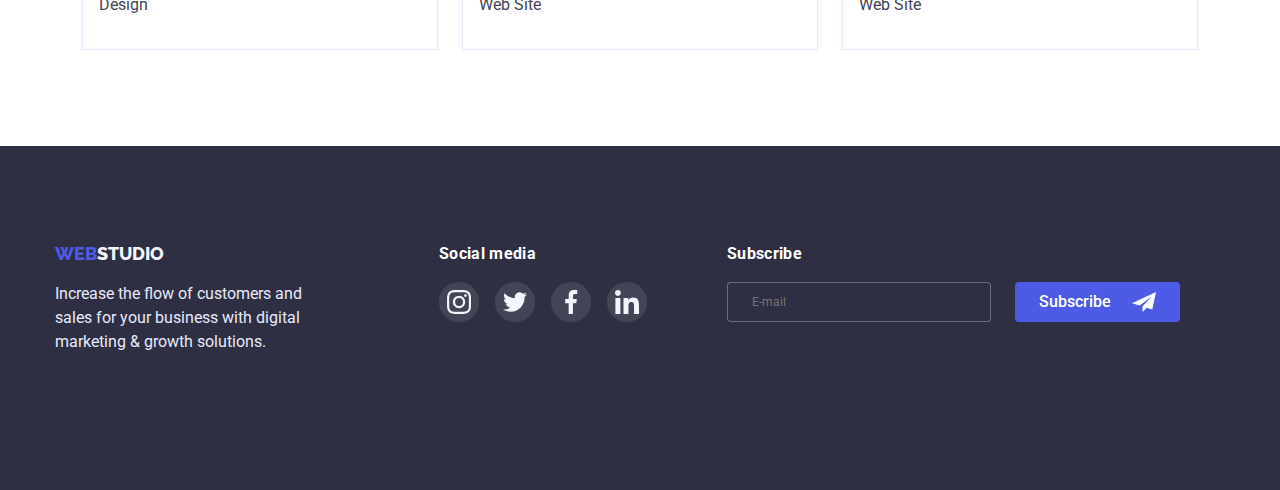
==== commit cafdcbef: "portfolio" ====
--- a/portfolio.html
+++ b/portfolio.html
@@ -33,12 +33,6 @@
                             <use href="./images/icons.svg#icon-close"></use>
                         </svg>
                     </button>
-
-
-
-
-
-
 
                     <nav class="navigation">
                         <ul class="header-list">
@@ -97,7 +91,6 @@
                         </li>
                     </ul>
 
-
                 </div>
             </div>
         </div>
@@ -128,135 +121,144 @@
                 <ul class="gallery-block">
                     <li class="gallery-items"> <a class="list-item " href="">
                             <div class="overlay">
-                                <img class="image" src="./images/portfolio-1.jpg" alt="app-interface" width="360"
-                                    height="300">
-                                <p class="overlay-content"> 14 Stylish and User-Friendly App Design Concepts · Task
-                                    Manager
-                                    App · Calorie Tracker App · Exotic Fruit Ecommerce App ·
-                                    Cloud Storage App</p>
-                            </div>
-                            <div class="gallery-items-block">
-                                <h3 class="title">Banking App Interface Concept</h3>
+                                <img srcset="./images/portfolio-1-1x.jpg 1x,
+                                ./images/portfolio-1-2x.jpg 2x" class="image" src="./images/portfolio-1.jpg"
+                                    alt="app-interface" width="360" height="300">
+                                <p class="overlay-content"> 14 Stylish and User-Friendly App Design Concepts · Task
+                                    Manager
+                                    App · Calorie Tracker App · Exotic Fruit Ecommerce App ·
+                                    Cloud Storage App</p>
+                            </div>
+                            <div class="gallery-items-block">
+                                <h3 class="title title-gallery">Banking App Interface Concept</h3>
                                 <p class="text">App</p>
                             </div>
                         </a>
                     </li>
                     <li class="gallery-items"> <a class="list-item" href="">
                             <div class="overlay">
-                                <img class="image" src="./images/portfolio-2.jpg" alt="cashless-payment" width="360"
-                                    height="300">
-                                <p class="overlay-content"> 14 Stylish and User-Friendly App Design Concepts · Task
-                                    Manager
-                                    App · Calorie Tracker App · Exotic Fruit Ecommerce App ·
-                                    Cloud Storage App</p>
-                            </div>
-                            <div class="gallery-items-block">
-                                <h3 class="title">Cashless Payment</h3>
+                                <img srcset="./images/portfolio-2-1x.jpg 1x,
+                                ./images/portfolio-2-2x.jpg 2x" class="image" src="./images/portfolio-2.jpg"
+                                    alt="cashless-payment" width="360" height="300">
+                                <p class="overlay-content"> 14 Stylish and User-Friendly App Design Concepts · Task
+                                    Manager
+                                    App · Calorie Tracker App · Exotic Fruit Ecommerce App ·
+                                    Cloud Storage App</p>
+                            </div>
+                            <div class="gallery-items-block">
+                                <h3 class="title title-gallery">Cashless Payment</h3>
                                 <p class="text">Marketing</p>
                             </div>
                         </a>
                     </li>
                     <li class="gallery-items"> <a class="list-item" href="">
                             <div class="overlay">
-                                <img class="image" src="./images/portfolio-3.jpg" alt="meditaion-app" width="360"
-                                    height="300">
-                                <p class="overlay-content"> 14 Stylish and User-Friendly App Design Concepts · Task
-                                    Manager
-                                    App · Calorie Tracker App · Exotic Fruit Ecommerce App ·
-                                    Cloud Storage App</p>
-                            </div>
-                            <div class="gallery-items-block">
-                                <h3 class="title">Meditaion App</h3>
+                                <img srcset="./images/portfolio-3-1x.jpg 1x,
+                                ./images/portfolio-3-2x.jpg 2x" class="image" src="./images/portfolio-3.jpg"
+                                    alt="meditaion-app" width="360" height="300">
+                                <p class="overlay-content"> 14 Stylish and User-Friendly App Design Concepts · Task
+                                    Manager
+                                    App · Calorie Tracker App · Exotic Fruit Ecommerce App ·
+                                    Cloud Storage App</p>
+                            </div>
+                            <div class="gallery-items-block">
+                                <h3 class="title title-gallery">Meditaion App</h3>
                                 <p class="text">App</p>
                             </div>
                         </a>
                     </li>
                     <li class="gallery-items"> <a class="list-item" href="">
                             <div class="overlay">
-                                <img class="image" src="./images/portfolio-4.jpg" alt="taxi-service" width="360"
-                                    height="300">
-                                <p class="overlay-content"> 14 Stylish and User-Friendly App Design Concepts · Task
-                                    Manager
-                                    App · Calorie Tracker App · Exotic Fruit Ecommerce App ·
-                                    Cloud Storage App</p>
-                            </div>
-                            <div class="gallery-items-block">
-                                <h3 class="title">Taxi Service</h3>
+                                <img srcset="./images/portfolio-4-1x.jpg 1x,
+                                ./images/portfolio-4-2x.jpg 2x" class="image" src="./images/portfolio-4.jpg"
+                                    alt="taxi-service" width="360" height="300">
+                                <p class="overlay-content"> 14 Stylish and User-Friendly App Design Concepts · Task
+                                    Manager
+                                    App · Calorie Tracker App · Exotic Fruit Ecommerce App ·
+                                    Cloud Storage App</p>
+                            </div>
+                            <div class="gallery-items-block">
+                                <h3 class="title title-gallery">Taxi Service</h3>
                                 <p class="text">Marketing</p>
                             </div>
                         </a>
                     </li>
                     <li class="gallery-items"> <a class="list-item" href="">
                             <div class="overlay">
-                                <img class="image" src="./images/portfolio-5.jpg" alt="screen-illustrations" width="360"
-                                    height="300">
-                                <p class="overlay-content"> 14 Stylish and User-Friendly App Design Concepts · Task
-                                    Manager
-                                    App · Calorie Tracker App · Exotic Fruit Ecommerce App ·
-                                    Cloud Storage App</p>
-                            </div>
-                            <div class="gallery-items-block">
-                                <h3 class="title">Screen Illustrations</h3>
+                                <img srcset="./images/portfolio-5-1x.jpg 1x,
+                                ./images/portfolio-5-2x.jpg 2x" class="image" src="./images/portfolio-5.jpg"
+                                    alt="screen-illustrations" width="360" height="300">
+                                <p class="overlay-content"> 14 Stylish and User-Friendly App Design Concepts · Task
+                                    Manager
+                                    App · Calorie Tracker App · Exotic Fruit Ecommerce App ·
+                                    Cloud Storage App</p>
+                            </div>
+                            <div class="gallery-items-block">
+                                <h3 class="title title-gallery">Screen Illustrations</h3>
                                 <p class="text">Design</p>
                             </div>
                         </a>
                     </li>
                     <li class="gallery-items"> <a class="list-item" href="">
                             <div class="overlay">
-                                <img class="image" src="./images/portfolio-6.jpg" alt="online-courses" width="360"
-                                    height="300">
-                                <p class="overlay-content"> 14 Stylish and User-Friendly App Design Concepts · Task
-                                    Manager
-                                    App · Calorie Tracker App · Exotic Fruit Ecommerce App ·
-                                    Cloud Storage App</p>
-                            </div>
-                            <div class="gallery-items-block">
-                                <h3 class="title">Online Courses</h3>
+                                <img srcset="./images/portfolio-6-1x.jpg 1x,
+                                ./images/portfolio-6-2x.jpg 2x" class="image" src="./images/portfolio-6.jpg"
+                                    alt="online-courses" width="360" height="300">
+                                <p class="overlay-content"> 14 Stylish and User-Friendly App Design Concepts · Task
+                                    Manager
+                                    App · Calorie Tracker App · Exotic Fruit Ecommerce App ·
+                                    Cloud Storage App</p>
+                            </div>
+                            <div class="gallery-items-block">
+                                <h3 class="title title-gallery">Online Courses</h3>
                                 <p class="text">Marketing</p>
                             </div>
                         </a>
                     </li>
                     <li class="gallery-items"> <a class="list-item" href="">
                             <div class="overlay">
-                                <img class="image" src="./images/portfolio-7.jpg" alt="instagram-stories-concept"
-                                    width="360" height="300">
-                                <p class="overlay-content"> 14 Stylish and User-Friendly App Design Concepts · Task
-                                    Manager
-                                    App · Calorie Tracker App · Exotic Fruit Ecommerce App ·
-                                    Cloud Storage App</p>
-                            </div>
-                            <div class="gallery-items-block">
-                                <h3 class="title">Instagram Stories Concept</h3>
+                                <img srcset="./images/portfolio-7-1x.jpg 1x,
+                                ./images/portfolio-7-2x.jpg 2x" class="image" src="./images/portfolio-7.jpg"
+                                    alt="instagram-stories-concept" width="360" height="300">
+                                <p class="overlay-content"> 14 Stylish and User-Friendly App Design Concepts · Task
+                                    Manager
+                                    App · Calorie Tracker App · Exotic Fruit Ecommerce App ·
+                                    Cloud Storage App</p>
+                            </div>
+                            <div class="gallery-items-block">
+                                <h3 class="title title-gallery">Instagram Stories Concept</h3>
                                 <p class="text" gallery-text>Design</p>
                             </div>
                         </a>
                     </li>
                     <li class="gallery-items"> <a class="list-item" href="">
                             <div class="overlay">
-                                <img class="image" src="./images/portfolio-8.jpg" alt="organic-food" width="360"
-                                    height="300">
-                                <p class="overlay-content"> 14 Stylish and User-Friendly App Design Concepts · Task
-                                    Manager
-                                    App · Calorie Tracker App · Exotic Fruit Ecommerce App ·
-                                    Cloud Storage App</p>
-                            </div>
-                            <div class="gallery-items-block">
-                                <h3 class="title">Organic Food</h3>
+                                <img srcset="./images/portfolio-8-1x.jpg 1x,
+                                ./images/portfolio-8-2x.jpg 2x" class="image" src="./images/portfolio-8.jpg"
+                                    alt="organic-food" width="360" height="300">
+                                <p class="overlay-content"> 14 Stylish and User-Friendly App Design Concepts · Task
+                                    Manager
+                                    App · Calorie Tracker App · Exotic Fruit Ecommerce App ·
+                                    Cloud Storage App</p>
+                            </div>
+                            <div class="gallery-items-block">
+                                <h3 class="title title-gallery">Organic Food</h3>
                                 <p class="text">Web Site</p>
                             </div>
                         </a>
                     </li>
                     <li class="gallery-items"> <a class="list-item" href="">
                             <div class="overlay">
-                                <img class="image" src="./images/portfolio-9.jpg" alt="fresh-coffee" width="360"
-                                    height="300">
-                                <p class="overlay-content"> 14 Stylish and User-Friendly App Design Concepts · Task
-                                    Manager
-                                    App · Calorie Tracker App · Exotic Fruit Ecommerce App ·
-                                    Cloud Storage App</p>
-                            </div>
-                            <div class="gallery-items-block">
-                                <h3 class="title">Fresh Coffee</h3>
+                                <img srcset="./images/portfolio-9-1x.jpg 1x,
+                                ./images/portfolio-9-2x.jpg 2x" class="image" src="./images/portfolio-9.jpg"
+                                    alt="fresh-coffee" width="360" height="300">
+                                <p class="overlay-content"> 14 Stylish and User-Friendly App Design Concepts · Task
+                                    Manager
+                                    App · Calorie Tracker App · Exotic Fruit Ecommerce App ·
+                                    Cloud Storage App</p>
+                            </div>
+                            <div class="gallery-items-block">
+                                <h3 class="title title-gallery">Fresh Coffee</h3>
                                 <p class="text">Web Site</p>
                             </div>
                         </a>
@@ -322,7 +324,7 @@
             </div>
         </div>
     </footer>
-
+    <script src="./js/mobile-menu.js"></script>
 </body>
 
 </html>--- a/css/style.css
+++ b/css/style.css
@@ -29,7 +29,6 @@
 .section {
 	padding-top: 96px;
 	padding-bottom: 96px;
-	outline: 2px solid black;
 }
 .container {
 	width: 100%;
@@ -163,7 +162,7 @@
 		position: fixed;
 		top: 0;
 		left: 0;
-		width: 100vw;
+		width: 100%;
 		height: 100vh;
 		background-color: #fff;
 		z-index: 999;
@@ -666,13 +665,11 @@
 @media screen and (min-width: 480px) {
 	.container {
 		max-width: 480px;
-		outline: 2px solid red;
 	}
 }
 @media screen and (min-width: 768px) {
 	.container {
 		max-width: 768px;
-		outline: 2px solid rgb(119, 0, 255);
 	}
 	.advantages-list {
 		display: flex;
@@ -694,7 +691,6 @@
 @media screen and (min-width: 1200px) {
 	.container {
 		max-width: 1200px;
-		outline: 2px solid rgb(145, 255, 0);
 	}
 
 	.advantages-list {
@@ -1142,66 +1138,127 @@
 /*Portfolio*/
 /*-----------------------------*/
 /*------adaptiv-----------*/
-
-.buttons-section {
-	padding-top: 96px;
-	background-color: var(--color-white);
-}
-.buttons-block {
-	display: flex;
-	margin-top: 0px;
-	margin-bottom: 72px;
-
-	justify-content: center;
-	list-style-type: none;
-}
-.buttons-items:not(:last-child) {
-	margin-right: 24px;
+@media screen and (max-width: 479px), (min-width: 480px) {
+	.container {
+		min-width: 320px;
+	}
+	.buttons-section {
+		padding-top: 48px;
+
+		background-color: var(--color-white);
+	}
+	.button-item {
+		padding: 8px 16px;
+		background: var(--color-button-portfolio);
+		border: 1px solid var(--color-border);
+		border-radius: 4px;
+		font-weight: 500;
+		font-size: 16px;
+		line-height: 24px;
+		text-align: center;
+		letter-spacing: 0.04em;
+		color: var(--color-button);
+		cursor: pointer;
+		font-family: Roboto, sans-serif;
+	}
+	.buttons-block {
+		margin-bottom: 48px;
+		display: flex;
+		flex-wrap: wrap;
+		margin-top: 0px;
+
+		column-gap: 24px;
+		row-gap: 16px;
+		justify-content: left;
+		list-style-type: none;
+	}
+	.title-gallery {
+		text-align: left;
+		font-weight: 500;
+		font-size: 20px;
+		line-height: 24px;
+	}
+	.text {
+		text-align: left;
+	}
+
+	.gallery-items-block {
+		padding-left: 16px;
+		padding-top: 32px;
+		padding-bottom: 32px;
+		border-left: 1px solid var(--color-border);
+		border-bottom: 1px solid var(--color-border);
+		border-right: 1px solid var(--color-border);
+	}
+}
+@media screen and (min-width: 768px) {
+	.container {
+		max-width: 768px;
+	}
+	.button-item {
+		padding: 12px 24px;
+	}
+	.buttons-section {
+		padding-top: 64px;
+	}
+	.buttons-block {
+		display: flex;
+		flex-wrap: nowrap;
+		margin-bottom: 64px;
+		column-gap: 0px;
+		row-gap: 0px;
+
+		justify-content: center;
+	}
+	.buttons-items:not(:last-child) {
+		margin-right: 24px;
+	}
+	.button-item:hover,
+	.button-item:focus {
+		background-color: var(--color-blue);
+		color: var(--color-white);
+		box-shadow: 0px 3px 1px rgba(0, 0, 0, 0.1), 0px 2px 1px rgba(0, 0, 0, 0.08), 0px 2px 2px rgba(0, 0, 0, 0.12);
+		border-color: var(--color-blue);
+		transition: background-color 250ms cubic-bezier(0.4, 0, 0.2, 1), color 250ms cubic-bezier(0.4, 0, 0.2, 1),
+			box-shadow 250ms cubic-bezier(0.4, 0, 0.2, 1), border-color 250ms cubic-bezier(0.4, 0, 0.2, 1);
+	}
+	.gallery-items {
+		display: block;
+		width: 356px;
+	}
+	.gallery-block {
+		display: flex;
+
+		column-gap: 24px;
+		row-gap: 72px;
+		flex-wrap: wrap;
+		list-style-type: none;
+		justify-content: start;
+	}
+}
+@media screen and (min-width: 1200px) {
+	.container {
+		max-width: 1200px;
+	}
+
+	.buttons-section {
+		padding-top: 96px;
+	}
+	.buttons-block {
+		margin-bottom: 72px;
+	}
+	.gallery-block {
+		row-gap: 48px;
+		justify-content: center;
+	}
 }
 /*Gallery*/
 
-.gallery-block {
-	display: flex;
-	column-gap: 24px;
-	row-gap: 48px;
-	flex-wrap: wrap;
-	list-style-type: none;
-}
 .gallery-items:hover {
 	box-shadow: 0px 1px 6px rgba(46, 47, 66, 0.08), 0px 1px 1px rgba(46, 47, 66, 0.16), 0px 2px 1px rgba(46, 47, 66, 0.08);
 	transition: box-shadow 250ms cubic-bezier(0.4, 0, 0.2, 1);
 }
-.gallery-items-block {
-	padding-left: 16px;
-	padding-top: 32px;
-	padding-bottom: 32px;
-	border-left: 1px solid var(--color-border);
-	border-bottom: 1px solid var(--color-border);
-	border-right: 1px solid var(--color-border);
-}
-.button-item {
-	padding: 12px 24px;
-	background: var(--color-button-portfolio);
-	border: 1px solid var(--color-border);
-	border-radius: 4px;
-	font-weight: 500;
-	font-size: 16px;
-	line-height: 24px;
-	text-align: center;
-	letter-spacing: 0.04em;
-	color: var(--color-button);
-	cursor: pointer;
-	font-family: Roboto, sans-serif;
-}
-.button-item:hover,
-.button-item:focus {
-	background-color: var(--color-blue);
-	color: var(--color-white);
-	box-shadow: 0px 3px 1px rgba(0, 0, 0, 0.1), 0px 2px 1px rgba(0, 0, 0, 0.08), 0px 2px 2px rgba(0, 0, 0, 0.12);
-	border-color: var(--color-blue);
-	transition: background-color 250ms cubic-bezier(0.4, 0, 0.2, 1), color 250ms cubic-bezier(0.4, 0, 0.2, 1),
-		box-shadow 250ms cubic-bezier(0.4, 0, 0.2, 1), border-color 250ms cubic-bezier(0.4, 0, 0.2, 1);
-}
+
 .list-item {
 	text-decoration: none;
 }
